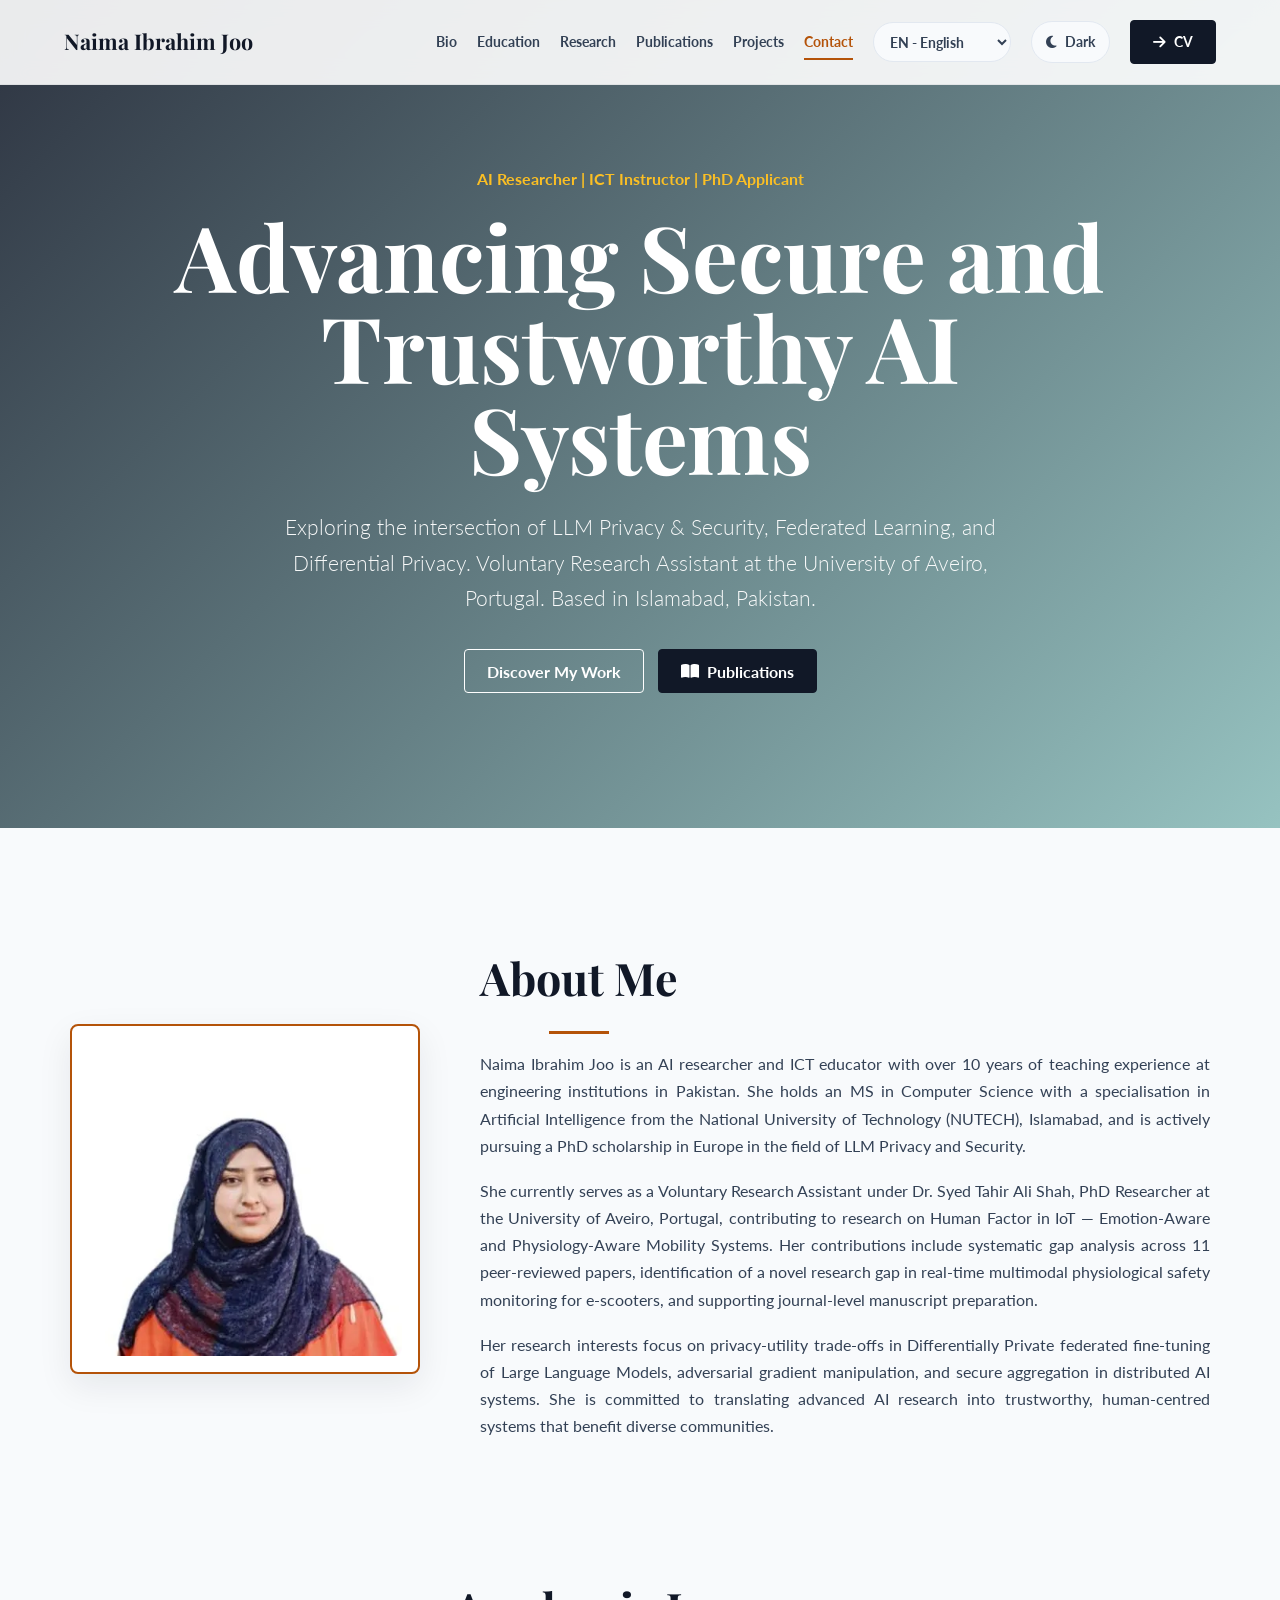
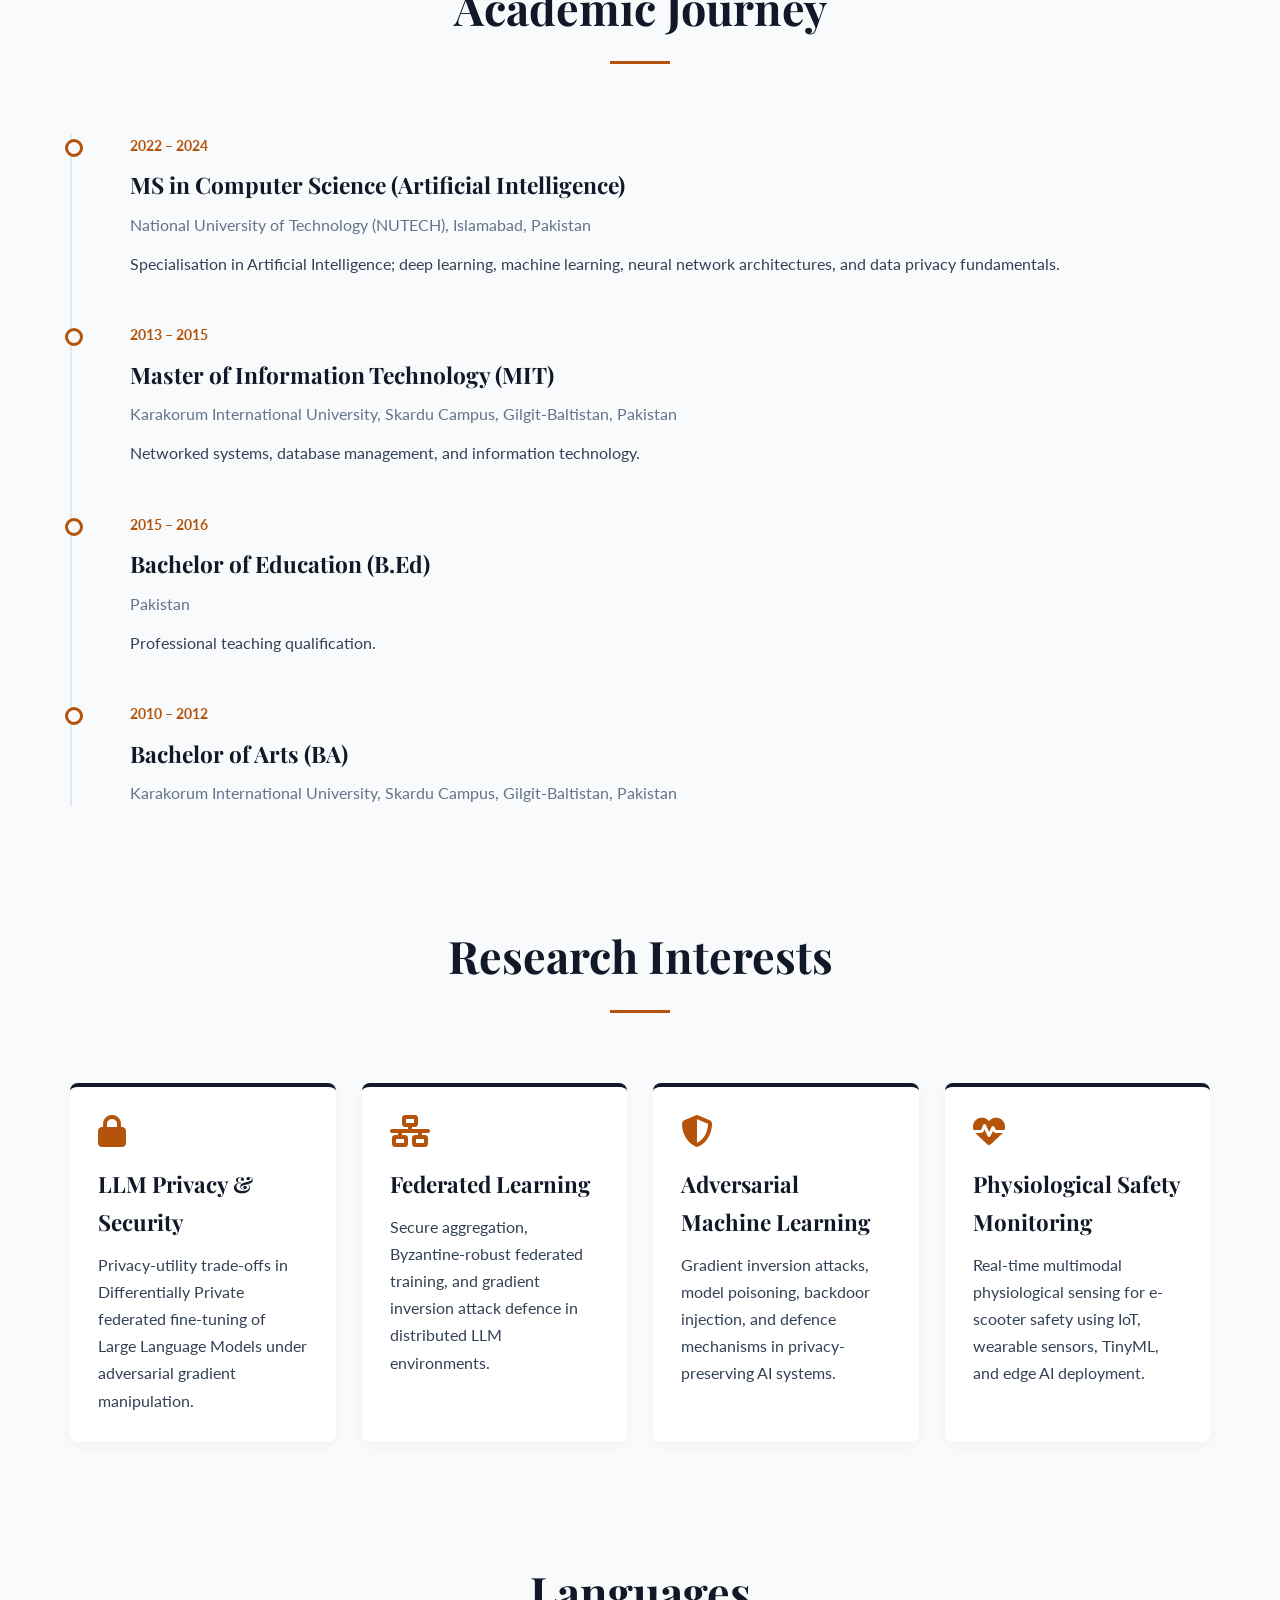
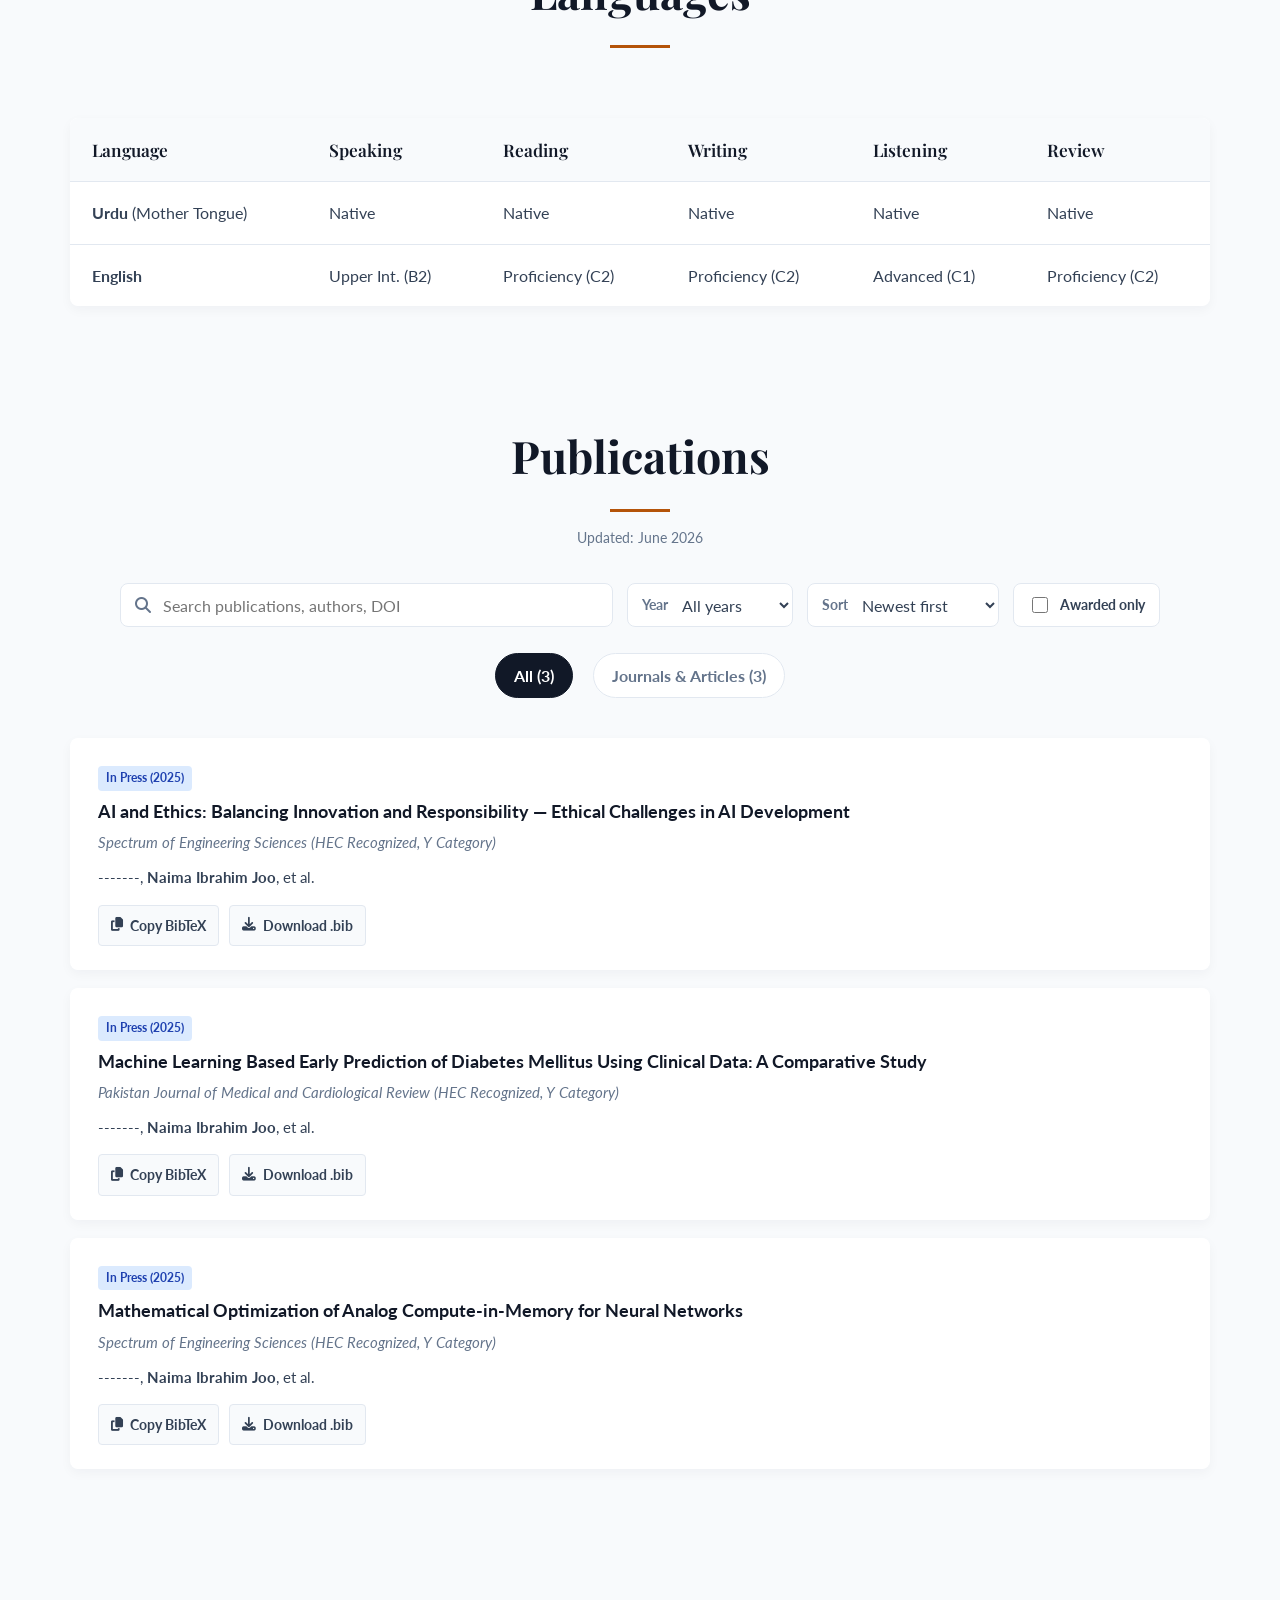
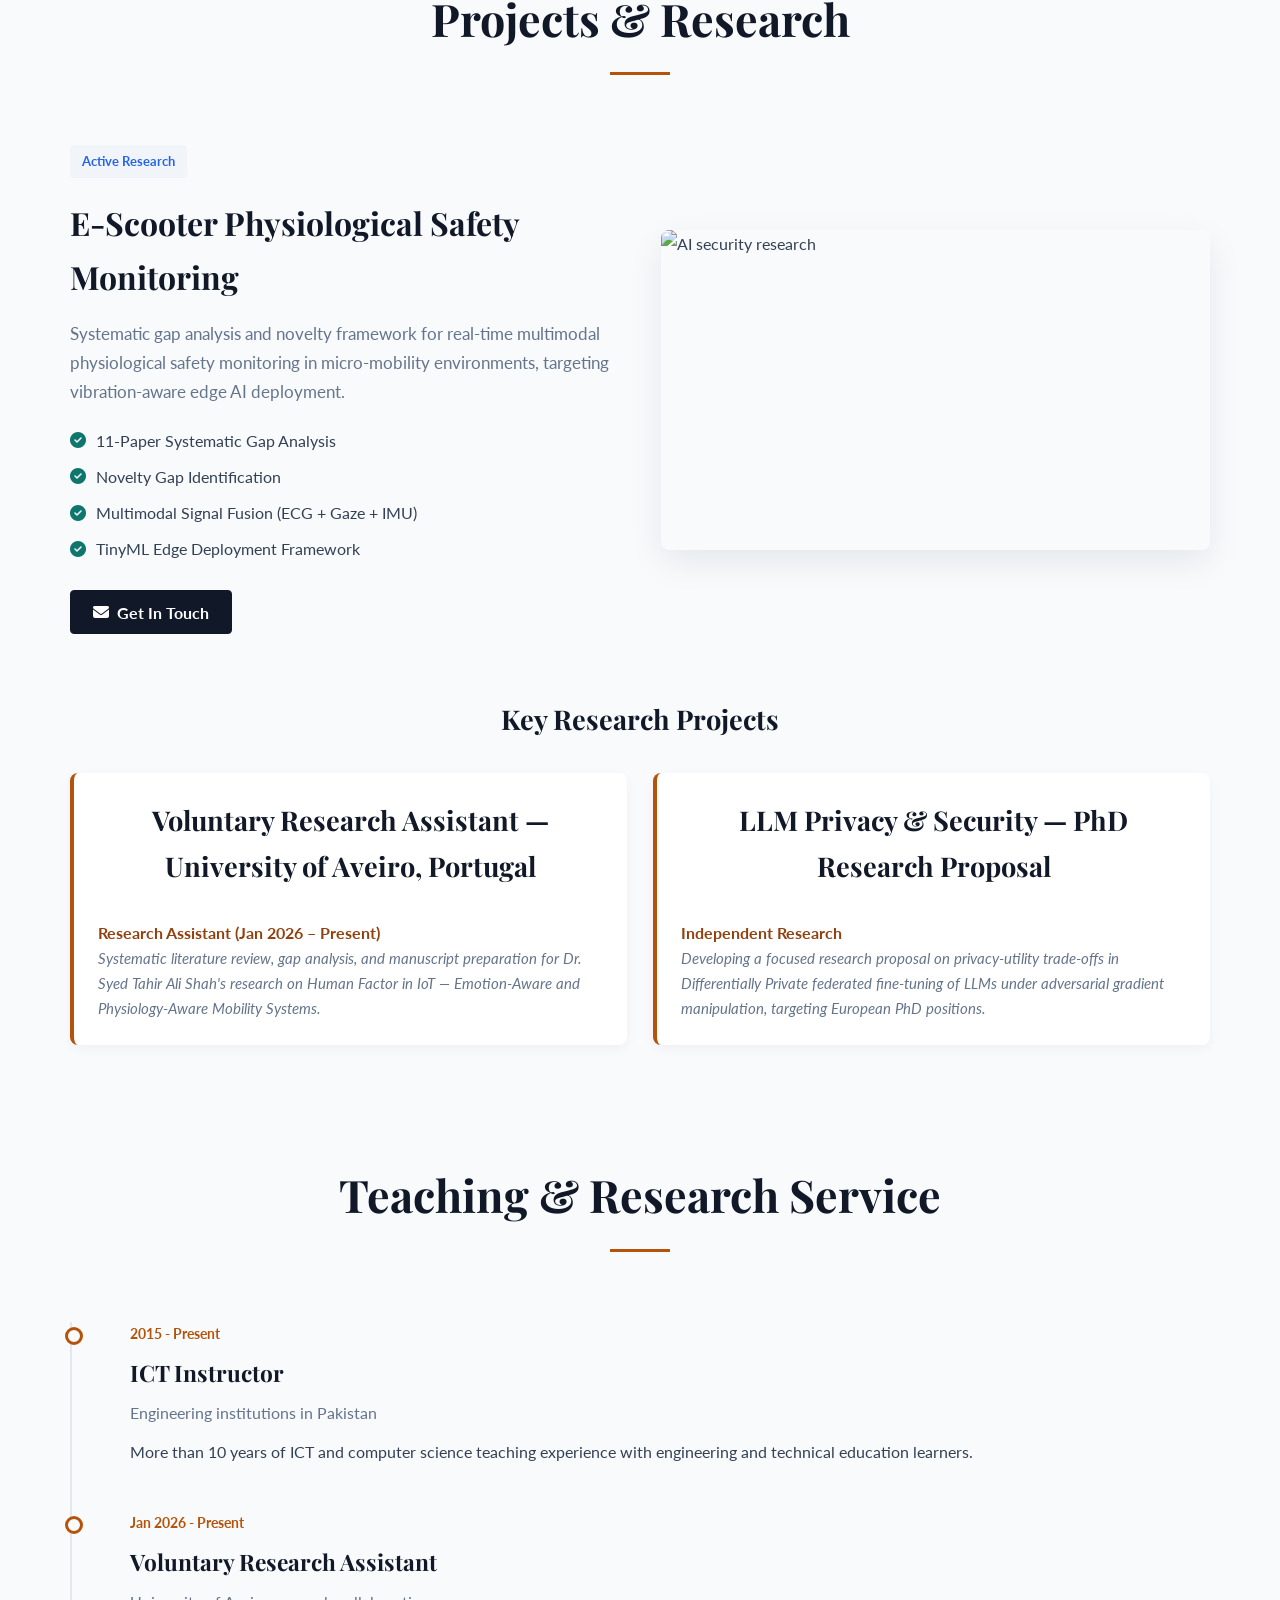
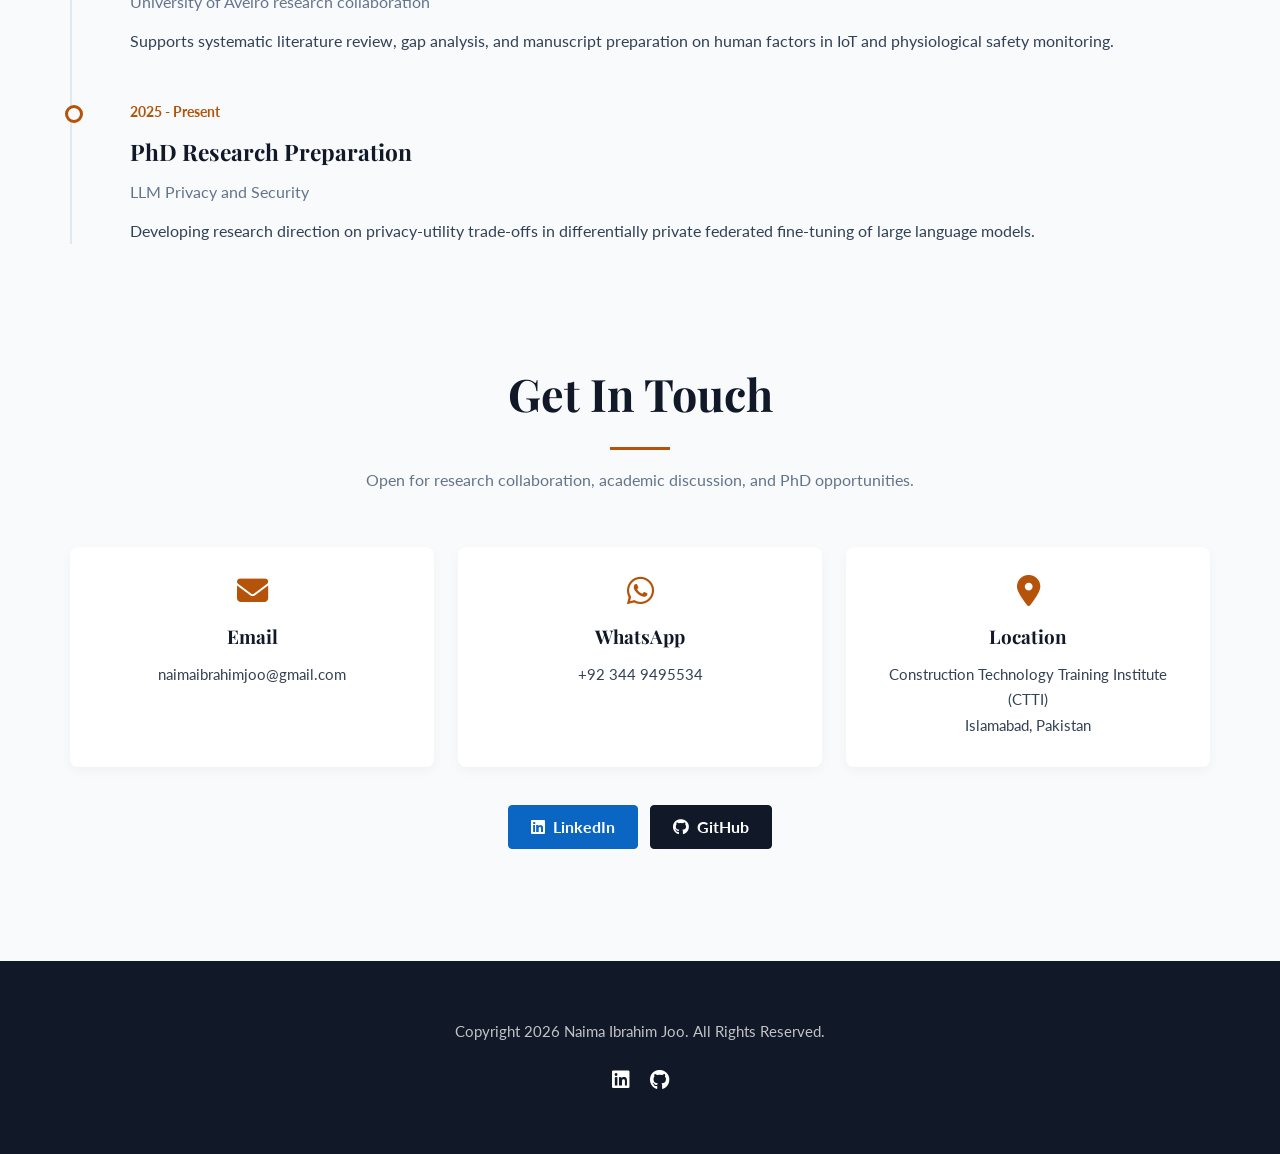
==== index.html @ d62091e3 "Initial Naima portfolio website" ====
<!DOCTYPE html>
<html lang="en">
<head>
  <meta charset="UTF-8" />
  <meta name="viewport" content="width=device-width, initial-scale=1.0" />
  <meta name="description" content="Naima Ibrahim Joo is an AI researcher and ICT instructor specialising in LLM privacy and security, federated learning, differential privacy, and physiological safety monitoring." />
  <meta name="keywords" content="Naima Ibrahim Joo, AI researcher, ICT instructor, LLM privacy, federated learning, differential privacy, adversarial machine learning, physiological safety monitoring, PhD applicant" />
  <meta name="author" content="Naima Ibrahim Joo" />
  <meta name="robots" content="index, follow, max-image-preview:large" />
  <meta name="application-name" content="Naima Ibrahim Joo" />
  <meta name="apple-mobile-web-app-title" content="Naima Ibrahim Joo" />
  <meta name="theme-color" content="#0f172a" />
  <script>
    (() => {
      try {
        const savedTheme = localStorage.getItem("naima-theme");
        const savedLanguage = localStorage.getItem("naima-language");
        const prefersDark = window.matchMedia("(prefers-color-scheme: dark)").matches;
        document.documentElement.dataset.theme = savedTheme || (prefersDark ? "dark" : "light");
        if (savedLanguage) document.documentElement.lang = savedLanguage;
        if (savedLanguage === "ur") document.documentElement.dir = "rtl";
      } catch (error) {
        document.documentElement.dataset.theme = "light";
      }
    })();
  </script>
  <link rel="canonical" href="https://naima786.github.io/NAIMA-IBRAHIM-JOO/" />
  <link rel="home" href="https://naima786.github.io/NAIMA-IBRAHIM-JOO/" />
  <link rel="icon" href="https://naima786.github.io/NAIMA-IBRAHIM-JOO/favicon.ico" sizes="any" />
  <link rel="icon" type="image/png" sizes="48x48" href="https://naima786.github.io/NAIMA-IBRAHIM-JOO/assets/images/favicon-48.png" />
  <link rel="apple-touch-icon" href="https://naima786.github.io/NAIMA-IBRAHIM-JOO/assets/images/apple-touch-icon.png" />
  <link rel="manifest" href="https://naima786.github.io/NAIMA-IBRAHIM-JOO/site.webmanifest" />

  <meta property="og:type" content="website" />
  <meta property="og:site_name" content="Naima Ibrahim Joo" />
  <meta property="og:title" content="Naima Ibrahim Joo | AI Researcher &amp; ICT Instructor" />
  <meta property="og:description" content="AI researcher and ICT instructor working on LLM privacy and security, federated learning, differential privacy, and physiological safety monitoring." />
  <meta property="og:url" content="https://naima786.github.io/NAIMA-IBRAHIM-JOO/" />
  <meta property="og:image" content="https://naima786.github.io/NAIMA-IBRAHIM-JOO/assets/images/og-image.png" />
  <meta property="og:image:secure_url" content="https://naima786.github.io/NAIMA-IBRAHIM-JOO/assets/images/og-image.png" />
  <meta property="og:image:type" content="image/png" />
  <meta property="og:image:width" content="1200" />
  <meta property="og:image:height" content="630" />
  <meta property="og:image:alt" content="Naima Ibrahim Joo, AI researcher and ICT instructor" />
  <meta property="og:locale" content="en_US" />

  <meta name="twitter:card" content="summary_large_image" />
  <meta name="twitter:title" content="Naima Ibrahim Joo | AI Researcher &amp; ICT Instructor" />
  <meta name="twitter:description" content="Research in LLM privacy and security, federated learning, differential privacy, and trustworthy AI systems." />
  <meta name="twitter:image" content="https://naima786.github.io/NAIMA-IBRAHIM-JOO/assets/images/og-image.png" />
  <title>Naima Ibrahim Joo | AI Researcher &amp; ICT Instructor</title>

  <link rel="preconnect" href="https://fonts.googleapis.com">
  <link rel="preconnect" href="https://fonts.gstatic.com" crossorigin>
  <link href="https://fonts.googleapis.com/css2?family=Lato:wght@300;400;700&family=Playfair+Display:ital,wght@0,400;0,600;0,700;1,400&display=swap" rel="stylesheet">
  <link rel="stylesheet" href="https://cdnjs.cloudflare.com/ajax/libs/font-awesome/6.4.0/css/all.min.css" />
  <link rel="stylesheet" href="https://unpkg.com/aos@next/dist/aos.css" />
  <link rel="stylesheet" href="assets/css/styles.css?v=20260617-19" />
  <script type="application/ld+json">
  {
    "@context": "https://schema.org",
    "@graph": [
      {
        "@type": "Person",
        "@id": "https://naima786.github.io/NAIMA-IBRAHIM-JOO/#person",
        "name": "Naima Ibrahim Joo",
        "url": "https://naima786.github.io/NAIMA-IBRAHIM-JOO/",
        "image": "https://naima786.github.io/NAIMA-IBRAHIM-JOO/assets/images/profile-photo.webp",
        "jobTitle": "AI Researcher and ICT Instructor",
        "description": "AI researcher and ICT educator specialising in LLM privacy and security, federated learning, differential privacy, and physiological safety monitoring.",
        "address": {
          "@type": "PostalAddress",
          "addressLocality": "Islamabad",
          "addressCountry": "PK"
        },
        "affiliation": [
          {
            "@type": "Organization",
            "name": "Construction Technology Training Institute (CTTI)",
            "address": "Islamabad, Pakistan"
          },
          {
            "@type": "CollegeOrUniversity",
            "name": "University of Aveiro",
            "url": "https://www.ua.pt/",
            "description": "Voluntary research collaboration"
          }
        ],
        "alumniOf": [
          {
            "@type": "CollegeOrUniversity",
            "name": "National University of Technology (NUTECH), Islamabad"
          },
          {
            "@type": "CollegeOrUniversity",
            "name": "Karakorum International University"
          }
        ],
        "sameAs": [
          "https://www.linkedin.com/in/naima-ibrahim-joo",
          "https://github.com/naima786"
        ],
        "knowsAbout": [
          "Large Language Model Privacy and Security",
          "Federated Learning",
          "Differential Privacy",
          "Adversarial Machine Learning",
          "Secure Aggregation",
          "Physiological Safety Monitoring",
          "Artificial Intelligence Education",
          "Trustworthy AI"
        ]
      },
      {
        "@type": "WebSite",
        "@id": "https://naima786.github.io/NAIMA-IBRAHIM-JOO/#website",
        "url": "https://naima786.github.io/NAIMA-IBRAHIM-JOO/",
        "name": "Naima Ibrahim Joo",
        "alternateName": [
          "Naima Ibrahim Joo AI Researcher",
          "Naima Ibrahim Joo Academic Portfolio"
        ],
        "description": "Academic portfolio and publication profile for Naima Ibrahim Joo.",
        "publisher": {
          "@id": "https://naima786.github.io/NAIMA-IBRAHIM-JOO/#person"
        },
        "inLanguage": "en"
      },
      {
        "@type": "WebPage",
        "@id": "https://naima786.github.io/NAIMA-IBRAHIM-JOO/#webpage",
        "url": "https://naima786.github.io/NAIMA-IBRAHIM-JOO/",
        "name": "Naima Ibrahim Joo | AI Researcher and ICT Instructor",
        "description": "AI researcher and ICT instructor working on LLM privacy and security, federated learning, differential privacy, and physiological safety monitoring.",
        "isPartOf": {
          "@id": "https://naima786.github.io/NAIMA-IBRAHIM-JOO/#website"
        },
        "about": {
          "@id": "https://naima786.github.io/NAIMA-IBRAHIM-JOO/#person"
        },
        "primaryImageOfPage": {
          "@type": "ImageObject",
          "url": "https://naima786.github.io/NAIMA-IBRAHIM-JOO/assets/images/og-image.png",
          "width": 1200,
          "height": 630
        },
        "breadcrumb": {
          "@id": "https://naima786.github.io/NAIMA-IBRAHIM-JOO/#breadcrumb"
        },
        "inLanguage": "en"
      },
      {
        "@type": "BreadcrumbList",
        "@id": "https://naima786.github.io/NAIMA-IBRAHIM-JOO/#breadcrumb",
        "itemListElement": [
          {
            "@type": "ListItem",
            "position": 1,
            "name": "Naima Ibrahim Joo",
            "item": "https://naima786.github.io/NAIMA-IBRAHIM-JOO/"
          }
        ]
      }
    ]
  }
  </script>
</head>
<body>
  <nav id="navbar" aria-label="Primary navigation">
    <a class="brand" href="#hero" data-brand>Naima Ibrahim Joo</a>
    <button class="mobile-toggle" id="mobile-toggle" type="button" aria-label="Open navigation" aria-expanded="false">
      <i class="fas fa-bars" aria-hidden="true"></i>
    </button>
    <div class="nav-links" id="nav-links"></div>
  </nav>

  <header class="hero" id="hero">
    <div class="hero-bg" id="hero-bg"></div>
    <div class="hero-overlay"></div>
    <div class="hero-content" data-aos="fade-up">
      <span class="hero-subtitle" id="hero-subtitle"></span>
      <h1 id="hero-title">Naima Ibrahim Joo</h1>
      <p id="hero-summary"></p>
      <div class="hero-actions" id="hero-actions"></div>
    </div>
  </header>

  <main id="app">
    <section id="bio" aria-labelledby="bio-title">
      <div class="bio-container" data-aos="fade-up">
        <div class="bio-image" id="bio-image"></div>
        <div class="bio-text">
          <h2 id="bio-title"></h2>
          <div id="bio-copy"></div>
        </div>
      </div>
    </section>

    <section id="education" aria-labelledby="education-title">
      <div class="section-header" data-aos="fade-up">
        <h2 id="education-title"></h2>
      </div>
      <div class="timeline" id="education-timeline"></div>
    </section>

    <section id="certificates" class="certificate-section is-hidden" aria-labelledby="certificates-title" aria-hidden="true">
      <div class="section-header" data-aos="fade-up">
        <h2 id="certificates-title"></h2>
        <p id="certificates-subtitle"></p>
      </div>
      <div class="certificate-grid" id="certificate-grid" data-aos="fade-up"></div>
    </section>

    <section id="research" aria-labelledby="research-title">
      <div class="section-header" data-aos="fade-up">
        <h2 id="research-title"></h2>
      </div>
      <div class="research-grid" id="research-grid"></div>
    </section>

    <section id="languages" aria-labelledby="languages-title">
      <div class="section-header" data-aos="fade-up">
        <h2 id="languages-title"></h2>
      </div>
      <div class="table-wrapper" data-aos="flip-up">
        <table id="languages-table"></table>
      </div>
    </section>

    <section id="publications" aria-labelledby="publications-title">
      <div class="section-header" data-aos="fade-up">
        <h2 id="publications-title"></h2>
        <p class="section-updated" id="publications-updated"></p>
      </div>
      <div class="publication-tools" data-aos="fade-up">
        <label class="publication-search">
          <i class="fas fa-search" aria-hidden="true"></i>
          <span class="sr-only">Search publications</span>
          <input id="publication-search" type="search" placeholder="Search publications, authors, DOI" autocomplete="off" />
        </label>
        <label class="publication-filter">
          <span>Year</span>
          <select id="publication-year">
            <option value="all">All years</option>
          </select>
        </label>
        <label class="publication-sort">
          <span>Sort</span>
          <select id="publication-sort">
            <option value="newest">Newest first</option>
            <option value="oldest">Oldest first</option>
            <option value="title">Title A-Z</option>
            <option value="award">Award first</option>
          </select>
        </label>
        <label class="publication-awarded">
          <input id="publication-awarded" type="checkbox" />
          <span>Awarded only</span>
        </label>
      </div>
      <div class="pub-tabs" id="publication-tabs" role="tablist" aria-label="Publication filters" data-aos="fade-up"></div>
      <div id="publication-list" data-aos="fade-up"></div>
    </section>

    <section id="software" aria-labelledby="software-title">
      <div class="section-header" data-aos="fade-up">
        <h2 id="software-title"></h2>
      </div>
      <div class="software-showcase" id="software-showcase"></div>
      <div class="project-block" id="projects">
        <h3 id="projects-title"></h3>
        <div class="research-grid" id="project-grid"></div>
      </div>
    </section>

    <section id="supervision" aria-labelledby="service-title">
      <div class="section-header" data-aos="fade-up">
        <h2 id="service-title"></h2>
      </div>
      <div class="timeline" id="service-timeline"></div>
    </section>

    <section id="contact" aria-labelledby="contact-title">
      <div class="section-header" data-aos="fade-up">
        <h2 id="contact-title"></h2>
        <p id="contact-subtitle"></p>
      </div>
      <div class="contact-grid" id="contact-grid"></div>
      <div class="profile-links" id="profile-links"></div>
    </section>
  </main>

  <footer id="footer">
    <p id="footer-copy"></p>
    <div class="socials" id="footer-socials"></div>
  </footer>

  <div class="certificate-modal" id="certificate-modal" aria-hidden="true">
    <div class="certificate-modal__dialog" role="dialog" aria-modal="true" aria-labelledby="certificate-modal-title">
      <button class="certificate-modal__close" id="certificate-modal-close" type="button" aria-label="Close certificate">
        <i class="fas fa-times" aria-hidden="true"></i>
      </button>
      <h3 id="certificate-modal-title"></h3>
      <div class="certificate-modal__body" id="certificate-modal-body"></div>
      <div class="certificate-modal__actions">
        <a class="btn certificate-modal__link" id="certificate-modal-link" href="#" target="_blank" rel="noopener">
          <i class="fas fa-external-link-alt" aria-hidden="true"></i>
          Open Full Certificate
        </a>
        <a class="btn btn-accent certificate-modal__verify" id="certificate-modal-verify" href="#" target="_blank" rel="noopener">
          <i class="fas fa-check-circle" aria-hidden="true"></i>
          Verify Online
        </a>
      </div>
    </div>
  </div>

  <noscript>
    <section class="noscript-message">
      <h2>JavaScript required</h2>
      <p>This site renders profile data from a JSON content file.</p>
    </section>
  </noscript>

  <script src="https://unpkg.com/aos@next/dist/aos.js"></script>
  <script src="assets/js/site.js?v=20260617-18" type="module"></script>
</body>
</html>
---- assets/css/styles.css ----
:root {
  color-scheme: light;
  --primary: #111827;
  --accent: #b45309;
  --accent-strong: #92400e;
  --teal: #0f766e;
  --blue: #2563eb;
  --heading: #111827;
  --text-main: #334155;
  --text-light: #64748b;
  --border: #e2e8f0;
  --bg-body: #f8fafc;
  --bg-card: #ffffff;
  --bg-muted: #f8fafc;
  --bg-subtle: #f1f5f9;
  --table-hover: #fcfcfc;
  --nav-bg: rgba(255, 255, 255, 0.9);
  --nav-border: rgba(15, 23, 42, 0.06);
  --button-bg: #111827;
  --button-text: #ffffff;
  --button-hover-text: #111827;
  --ghost-hover-text: #111827;
  --footer-bg: #111827;
  --shadow-soft: 0 12px 34px rgba(15, 23, 42, 0.08);
  --shadow-card: 0 4px 12px rgba(15, 23, 42, 0.04);
  --modal-backdrop: rgba(15, 23, 42, 0.76);
  --radius: 8px;
  --font-heading: "Playfair Display", serif;
  --font-body: "Lato", sans-serif;
  --transition: all 0.3s cubic-bezier(0.4, 0, 0.2, 1);
}

[data-theme="dark"] {
  color-scheme: dark;
  --primary: #f8fafc;
  --accent: #f59e0b;
  --accent-strong: #fbbf24;
  --teal: #2dd4bf;
  --blue: #60a5fa;
  --heading: #f8fafc;
  --text-main: #cbd5e1;
  --text-light: #94a3b8;
  --border: #334155;
  --bg-body: #0b1120;
  --bg-card: #111827;
  --bg-muted: #0f172a;
  --bg-subtle: #1e293b;
  --table-hover: #182235;
  --nav-bg: rgba(15, 23, 42, 0.92);
  --nav-border: rgba(148, 163, 184, 0.18);
  --button-bg: #f8fafc;
  --button-text: #0f172a;
  --button-hover-text: #f8fafc;
  --ghost-hover-text: #0f172a;
  --footer-bg: #020617;
  --shadow-soft: 0 18px 42px rgba(0, 0, 0, 0.34);
  --shadow-card: 0 6px 18px rgba(0, 0, 0, 0.22);
  --modal-backdrop: rgba(2, 6, 23, 0.82);
}

* {
  box-sizing: border-box;
}

html {
  scroll-behavior: smooth;
}

body {
  margin: 0;
  font-family: var(--font-body);
  color: var(--text-main);
  background: var(--bg-body);
  line-height: 1.7;
  overflow-x: hidden;
}

body.modal-open {
  overflow: hidden;
}

h1,
h2,
h3,
h4 {
  font-family: var(--font-heading);
  color: var(--heading);
  margin-top: 0;
}

a {
  color: inherit;
  text-decoration: none;
  transition: var(--transition);
}

ul {
  list-style: none;
  margin: 0;
  padding: 0;
}

button,
input,
select,
textarea {
  font: inherit;
}

img {
  display: block;
  max-width: 100%;
}

nav {
  align-items: center;
  backdrop-filter: blur(12px);
  background: var(--nav-bg);
  border-bottom: 1px solid var(--nav-border);
  display: flex;
  justify-content: space-between;
  left: 0;
  padding: 20px 5%;
  position: fixed;
  top: 0;
  transition: var(--transition);
  width: 100%;
  z-index: 1000;
}

nav.scrolled {
  box-shadow: var(--shadow-soft);
  padding: 14px 5%;
}

.brand {
  color: var(--heading);
  font-family: var(--font-heading);
  font-size: 1.35rem;
  font-weight: 700;
  line-height: 1.2;
}

.nav-links {
  align-items: center;
  display: flex;
  gap: 20px;
}

.nav-links a {
  color: var(--text-main);
  font-size: 0.9rem;
  font-weight: 700;
  position: relative;
}

.nav-links a:not(.btn)::after {
  background: var(--accent);
  bottom: -6px;
  content: "";
  height: 2px;
  left: 0;
  position: absolute;
  transition: var(--transition);
  width: 0;
}

.nav-links a:hover,
.nav-links a.active {
  color: var(--accent);
}

.nav-links a:not(.btn):hover::after,
.nav-links a.active::after {
  width: 100%;
}

.mobile-toggle {
  align-items: center;
  background: transparent;
  border: 0;
  color: var(--heading);
  cursor: pointer;
  display: none;
  font-size: 1.4rem;
  height: 44px;
  justify-content: center;
  width: 44px;
}

.theme-toggle {
  align-items: center;
  background: var(--bg-muted);
  border: 1px solid var(--border);
  border-radius: 999px;
  color: var(--text-main);
  cursor: pointer;
  display: inline-flex;
  gap: 8px;
  font-size: 0.88rem;
  font-weight: 700;
  min-height: 40px;
  padding: 8px 14px;
  transition: var(--transition);
}

.language-select {
  align-items: center;
  display: inline-flex;
}

.language-select select {
  background: var(--bg-muted);
  border: 1px solid var(--border);
  border-radius: 999px;
  color: var(--text-main);
  cursor: pointer;
  font-size: 0.86rem;
  font-weight: 700;
  min-height: 40px;
  outline: 0;
  padding: 8px 30px 8px 12px;
}

.language-select select:focus-visible {
  border-color: var(--accent);
}

.theme-toggle:hover,
.theme-toggle:focus-visible {
  border-color: var(--accent);
  color: var(--accent);
}

.btn {
  align-items: center;
  background: var(--button-bg);
  border: 1px solid var(--button-bg);
  border-radius: 4px;
  color: var(--button-text) !important;
  display: inline-flex;
  gap: 8px;
  font-weight: 700;
  justify-content: center;
  line-height: 1.2;
  min-height: 44px;
  padding: 10px 22px;
}

.btn:hover,
.btn:focus-visible {
  background: transparent;
  color: var(--button-hover-text) !important;
}

.btn:disabled {
  cursor: not-allowed;
  opacity: 0.58;
}

.btn.btn-ghost {
  background: transparent;
  border-color: #ffffff;
  color: #ffffff !important;
}

.btn.btn-ghost:hover,
.btn.btn-ghost:focus-visible {
  background: #ffffff;
  color: var(--ghost-hover-text) !important;
}

.btn.btn-accent {
  background: var(--accent);
  border-color: var(--accent);
}

.btn.btn-accent:hover,
.btn.btn-accent:focus-visible {
  background: transparent;
  color: var(--accent) !important;
}

.hero {
  align-items: center;
  color: #ffffff;
  display: flex;
  justify-content: center;
  min-height: 92svh;
  overflow: hidden;
  padding: 120px 20px 90px;
  position: relative;
  text-align: center;
}

.hero-bg {
  height: 100%;
  left: 0;
  position: absolute;
  top: 0;
  width: 100%;
  z-index: -2;
}

.hero-bg img {
  height: 100%;
  left: 0;
  object-fit: cover;
  opacity: 0;
  position: absolute;
  top: 0;
  transform: scale(1.06);
  transition: opacity 1.4s ease-in-out;
  width: 100%;
}

.hero-bg img.active {
  opacity: 1;
}

.hero-overlay {
  background: linear-gradient(135deg, rgba(17, 24, 39, 0.88), rgba(15, 118, 110, 0.42));
  height: 100%;
  left: 0;
  position: absolute;
  top: 0;
  width: 100%;
  z-index: -1;
}

.hero-content {
  max-width: 940px;
  position: relative;
  z-index: 2;
}

.hero-subtitle {
  color: #fbbf24;
  display: block;
  font-weight: 700;
  margin-bottom: 18px;
}

.hero h1 {
  color: #ffffff;
  font-size: clamp(2.8rem, 8vw, 5.7rem);
  font-weight: 700;
  line-height: 1;
  margin-bottom: 26px;
}

.hero p {
  font-size: clamp(1.05rem, 2vw, 1.3rem);
  font-weight: 300;
  margin: 0 auto 34px;
  max-width: 760px;
  opacity: 0.95;
}

.hero-actions {
  display: flex;
  flex-wrap: wrap;
  gap: 14px;
  justify-content: center;
}

section {
  margin: 112px auto;
  max-width: 1200px;
  padding: 0 30px;
  scroll-margin-top: 96px;
}

.section-header {
  margin-bottom: 54px;
  text-align: center;
}

.section-header h2,
.bio-text h2 {
  display: inline-block;
  font-size: clamp(2.1rem, 4vw, 2.8rem);
  margin-bottom: 16px;
  position: relative;
}

.section-header h2::after,
.bio-text h2::after {
  background: var(--accent);
  content: "";
  display: block;
  height: 3px;
  margin: 15px auto 0;
  width: 60px;
}

.section-header p {
  color: var(--text-light);
  margin: 0 auto;
  max-width: 680px;
}

.section-updated {
  font-size: 0.86rem;
  line-height: 1.4;
}

.sr-only {
  height: 1px;
  margin: -1px;
  overflow: hidden;
  position: absolute;
  width: 1px;
}

.bio-container {
  align-items: center;
  display: grid;
  gap: 60px;
  grid-template-columns: 350px 1fr;
}

.bio-image {
  aspect-ratio: 1 / 1;
  background: var(--bg-card);
  border: 2px solid var(--accent);
  border-radius: var(--radius);
  box-shadow: var(--shadow-soft);
  overflow: hidden;
  padding: 16px;
  position: relative;
}

.bio-image img {
  border-radius: var(--radius);
  height: 100%;
  object-fit: cover;
  object-position: center top;
  width: 100%;
}

.bio-image::before {
  display: none;
}

.bio-text p {
  color: var(--text-main);
  margin: 0 0 18px;
  text-align: justify;
  text-justify: inter-word;
}

.timeline {
  padding-left: 30px;
  position: relative;
}

.timeline::before {
  background: var(--border);
  content: "";
  height: 100%;
  left: 0;
  position: absolute;
  top: 0;
  width: 2px;
}

.timeline-item {
  margin-bottom: 46px;
  padding-left: 30px;
  position: relative;
}

.timeline-item::before {
  background: var(--bg-body);
  border: 3px solid var(--accent);
  border-radius: 50%;
  content: "";
  height: 12px;
  left: -35px;
  position: absolute;
  top: 5px;
  width: 12px;
  z-index: 2;
}

.timeline-date {
  color: var(--accent);
  display: block;
  font-size: 0.9rem;
  font-weight: 700;
  margin-bottom: 8px;
}

.timeline-item h3 {
  font-size: 1.42rem;
  margin-bottom: 6px;
}

.timeline-item h4 {
  color: var(--text-light);
  font-family: var(--font-body);
  font-size: 1rem;
  font-weight: 400;
  margin-bottom: 12px;
}

.timeline-item p {
  margin: 0;
}

.research-grid {
  display: grid;
  gap: 26px;
  grid-template-columns: repeat(auto-fit, minmax(260px, 1fr));
}

.research-card,
.project-card,
.pub-item,
.certificate-card,
.contact-card {
  background: var(--bg-card);
  border-radius: var(--radius);
  box-shadow: var(--shadow-card);
  transition: var(--transition);
}

.research-card {
  border-top: 4px solid var(--primary);
  padding: 28px;
}

.research-card:hover,
.project-card:hover,
.certificate-card:hover,
.contact-card:hover {
  box-shadow: var(--shadow-soft);
  transform: translateY(-5px);
}

.research-card i {
  color: var(--accent);
  display: block;
  font-size: 2rem;
  margin-bottom: 18px;
}

.research-card h3,
.project-card h3 {
  font-size: 1.4rem;
  margin-bottom: 10px;
}

.research-card p,
.project-card p {
  margin: 0;
}

.table-wrapper {
  background: var(--bg-card);
  border-radius: var(--radius);
  box-shadow: var(--shadow-card);
  overflow-x: auto;
}

table {
  border-collapse: collapse;
  min-width: 680px;
  width: 100%;
}

th,
td {
  border-bottom: 1px solid var(--border);
  padding: 17px 22px;
  text-align: left;
  vertical-align: top;
}

th {
  background: var(--bg-muted);
  color: var(--heading);
  font-family: var(--font-heading);
  font-size: 1.08rem;
  font-weight: 600;
}

tr:last-child td {
  border-bottom: 0;
}

tr:hover td {
  background: var(--table-hover);
}

.publication-tools {
  align-items: center;
  display: grid;
  gap: 14px;
  grid-template-columns: minmax(260px, 1fr) minmax(130px, auto) minmax(170px, auto) auto;
  margin: -18px auto 26px;
  max-width: 1040px;
}

.publication-search,
.publication-filter,
.publication-sort,
.publication-awarded {
  align-items: center;
  background: var(--bg-card);
  border: 1px solid var(--border);
  border-radius: var(--radius);
  display: flex;
  min-height: 44px;
}

.publication-search {
  gap: 10px;
  padding: 0 14px;
}

.publication-search i {
  color: var(--text-light);
}

.publication-search input,
.publication-filter select,
.publication-sort select {
  background: transparent;
  border: 0;
  color: var(--text-main);
  min-height: 42px;
  outline: 0;
  width: 100%;
}

.publication-filter,
.publication-sort {
  gap: 8px;
  padding-left: 14px;
}

.publication-filter span,
.publication-sort span {
  color: var(--text-light);
  font-size: 0.9rem;
  font-weight: 700;
}

.publication-filter select,
.publication-sort select {
  cursor: pointer;
  padding: 0 34px 0 2px;
}

.publication-awarded {
  cursor: pointer;
  gap: 9px;
  padding: 0 14px;
  white-space: nowrap;
}

.publication-awarded input {
  accent-color: var(--accent);
  height: 16px;
  width: 16px;
}

.publication-awarded span {
  color: var(--text-main);
  font-size: 0.9rem;
  font-weight: 700;
}

.pub-tabs {
  display: flex;
  justify-content: center;
  flex-wrap: wrap;
  gap: 20px;
  margin-bottom: 40px;
}

.tab-btn {
  background: var(--bg-card);
  border: 1px solid var(--border);
  border-radius: 999px;
  color: var(--text-light);
  cursor: pointer;
  font-weight: 700;
  min-height: 42px;
  padding: 8px 18px;
  transition: var(--transition);
}

.tab-btn.active,
.tab-btn:hover,
.tab-btn:focus-visible {
  background: var(--button-bg);
  border-color: var(--button-bg);
  color: var(--button-text);
}

.pub-item {
  border-left: 4px solid transparent;
  margin-bottom: 18px;
  padding: 24px;
}

.pub-item.is-awarded {
  border-left-color: var(--accent);
}

.pub-item:hover {
  border-left-color: var(--accent);
  box-shadow: var(--shadow-soft);
  transform: translateX(8px);
}

.status-badge {
  border-radius: 4px;
  display: inline-block;
  font-size: 0.76rem;
  font-weight: 700;
  margin: 0 8px 8px 0;
  padding: 2px 8px;
}

.status-published {
  background: #dcfce7;
  color: #166534;
}

.status-submitted {
  background: #ffedd5;
  color: #9a3412;
}

.status-accepted {
  background: #dbeafe;
  color: #1e40af;
}

.status-award {
  background: #fef3c7;
  color: #92400e;
}

.pub-title {
  color: var(--heading);
  display: block;
  font-size: 1.1rem;
  font-weight: 700;
  line-height: 1.45;
  margin-bottom: 6px;
}

a.pub-title:hover,
.pub-link:hover {
  color: var(--accent);
}

.pub-meta {
  color: var(--text-light);
  display: block;
  font-size: 0.92rem;
  font-style: italic;
  margin-bottom: 9px;
}

.pub-authors {
  color: var(--text-main);
  font-size: 0.96rem;
  margin: 0 0 10px;
}

.pub-note {
  margin: 8px 0 0;
}

.pub-note-link {
  background: transparent;
  border: 0;
  color: var(--accent);
  cursor: pointer;
  font-style: italic;
  font-weight: 700;
  padding: 0;
  text-align: left;
}

.pub-note-link:hover,
.pub-note-link:focus-visible {
  color: var(--accent-strong);
  text-decoration: underline;
}

.pub-doi {
  color: var(--text-main);
  display: block;
  font-size: 0.9rem;
  margin: -2px 0 10px;
}

.pub-doi a {
  color: var(--accent);
  font-weight: 700;
}

.pub-link {
  color: var(--accent);
  font-size: 0.92rem;
  font-weight: 700;
}

.pub-doi-badge {
  align-items: center;
  border: 1px solid color-mix(in srgb, var(--accent) 55%, var(--border));
  border-radius: 999px;
  color: var(--accent);
  display: inline-flex;
  font-size: 0.84rem;
  font-weight: 700;
  gap: 8px;
  line-height: 1.2;
  margin: 0 0 12px;
  padding: 5px 10px 5px 5px;
}

.pub-doi-badge span {
  background: var(--accent);
  border-radius: 999px;
  color: #ffffff;
  font-size: 0.72rem;
  letter-spacing: 0;
  padding: 3px 7px;
}

.pub-doi-badge:hover,
.pub-doi-badge:focus-visible {
  border-color: var(--accent);
  color: var(--accent-strong);
}

.pub-actions {
  display: flex;
  flex-wrap: wrap;
  gap: 10px;
  margin-top: 14px;
}

.pub-action {
  align-items: center;
  background: var(--bg-muted);
  border: 1px solid var(--border);
  border-radius: 4px;
  color: var(--text-main);
  cursor: pointer;
  display: inline-flex;
  font-size: 0.86rem;
  font-weight: 700;
  gap: 7px;
  justify-content: center;
  min-height: 38px;
  padding: 8px 12px;
  transition: var(--transition);
}

.pub-action:hover,
.pub-action:focus-visible {
  background: var(--button-bg);
  border-color: var(--button-bg);
  color: var(--button-text);
}

.pub-action.pub-link {
  color: var(--accent);
}

.pub-action.pub-link:hover,
.pub-action.pub-link:focus-visible {
  color: var(--button-text);
}

.empty-state {
  background: var(--bg-card);
  border: 1px dashed var(--border);
  border-radius: var(--radius);
  color: var(--text-light);
  padding: 24px;
  text-align: center;
}

.certificate-grid {
  display: grid;
  gap: 26px;
  grid-template-columns: repeat(auto-fit, minmax(260px, 1fr));
}

.certificate-section.is-hidden {
  display: none;
}

body.certificate-view .hero,
body.certificate-view main > section:not(#certificates),
body.certificate-view footer {
  display: none;
}

body.certificate-view #certificates {
  display: block;
  margin-bottom: 90px;
  margin-top: 128px;
}

.certificate-card {
  display: grid;
  gap: 18px;
  padding: 22px;
}

.certificate-preview {
  align-items: center;
  aspect-ratio: 4 / 3;
  background: var(--bg-muted);
  border: 1px solid var(--border);
  border-radius: var(--radius);
  display: flex;
  justify-content: center;
  overflow: hidden;
}

.certificate-preview img {
  height: 100%;
  object-fit: cover;
  width: 100%;
}

.certificate-preview i {
  color: var(--accent);
  font-size: 3rem;
}

.certificate-meta h3 {
  font-size: 1.3rem;
  margin-bottom: 8px;
}

.certificate-meta p {
  margin: 0 0 8px;
}

.certificate-issuer {
  color: var(--accent-strong);
  font-weight: 700;
}

.certificate-date {
  color: var(--text-light);
  display: block;
  font-size: 0.9rem;
  margin-bottom: 8px;
}

.certificate-actions {
  display: grid;
  gap: 10px;
  grid-template-columns: repeat(auto-fit, minmax(180px, 1fr));
}

.certificate-modal {
  align-items: center;
  background: var(--modal-backdrop);
  display: none;
  inset: 0;
  justify-content: center;
  padding: 24px;
  position: fixed;
  z-index: 2000;
}

.certificate-modal.active {
  display: flex;
}

.certificate-modal__dialog {
  background: var(--bg-card);
  border-radius: var(--radius);
  box-shadow: var(--shadow-soft);
  max-height: min(860px, 92svh);
  max-width: min(980px, 96vw);
  overflow: auto;
  padding: 24px;
  position: relative;
  width: 100%;
}

.certificate-modal__dialog h3 {
  font-size: 1.6rem;
  margin: 0 52px 18px 0;
}

.certificate-modal__close {
  align-items: center;
  background: var(--button-bg);
  border: 0;
  border-radius: 50%;
  color: var(--button-text);
  cursor: pointer;
  display: inline-flex;
  height: 38px;
  justify-content: center;
  position: absolute;
  right: 20px;
  top: 20px;
  width: 38px;
}

.certificate-modal__body {
  background: var(--bg-muted);
  border: 1px solid var(--border);
  border-radius: var(--radius);
  margin-bottom: 18px;
  overflow: hidden;
}

.certificate-modal__body img,
.certificate-modal__body iframe {
  display: block;
  width: 100%;
}

.certificate-modal__body img {
  height: auto;
}

.certificate-modal__body iframe {
  border: 0;
  height: min(680px, 70svh);
}

.certificate-modal__actions {
  display: grid;
  gap: 12px;
  grid-template-columns: 1fr 1fr;
}

.certificate-modal__link,
.certificate-modal__verify {
  width: 100%;
}

.software-showcase {
  align-items: center;
  display: grid;
  gap: 42px;
  grid-template-columns: 1fr 1fr;
}

.software-info .badge {
  background: var(--bg-subtle);
  border-radius: 4px;
  color: var(--blue);
  display: inline-block;
  font-size: 0.82rem;
  font-weight: 700;
  margin-bottom: 18px;
  padding: 5px 12px;
}

.software-info h3 {
  font-size: 2rem;
  margin-bottom: 14px;
}

.software-info p {
  color: var(--text-light);
  font-size: 1.08rem;
  margin: 0 0 20px;
}

.feature-list {
  display: grid;
  gap: 9px;
  margin-bottom: 28px;
}

.feature-list li {
  align-items: center;
  display: flex;
  gap: 10px;
}

.feature-list i {
  color: var(--teal);
}

.slideshow-frame {
  border-radius: var(--radius);
  box-shadow: var(--shadow-soft);
  height: 320px;
  overflow: hidden;
  position: relative;
  width: 100%;
}

.slideshow-frame img {
  height: 100%;
  left: 0;
  object-fit: cover;
  opacity: 0;
  position: absolute;
  top: 0;
  transition: opacity 1s ease;
  width: 100%;
}

.slideshow-frame img.active {
  opacity: 1;
}

.project-block {
  margin-top: 62px;
}

.project-block h3 {
  font-size: 1.7rem;
  margin-bottom: 30px;
  text-align: center;
}

.project-card {
  border-left: 4px solid var(--accent);
  padding: 24px;
}

.project-role {
  color: var(--accent-strong);
  font-weight: 700;
  margin: 0 0 8px;
}

.contact-grid {
  display: grid;
  gap: 24px;
  grid-template-columns: repeat(auto-fit, minmax(240px, 1fr));
  margin-top: 36px;
}

.contact-card {
  color: var(--text-main);
  display: block;
  min-height: 180px;
  padding: 28px;
  text-align: center;
}

.contact-card:hover {
  background: var(--button-bg);
  color: var(--button-text);
}

.contact-card i {
  color: var(--accent);
  display: block;
  font-size: 1.95rem;
  margin-bottom: 15px;
}

.contact-card:hover i {
  color: var(--button-text);
}

.contact-card:hover h3 {
  color: var(--button-text);
}

.contact-card h3 {
  font-size: 1.18rem;
  margin-bottom: 8px;
}

.contact-card p {
  font-size: 0.95rem;
  margin: 0;
  overflow-wrap: anywhere;
}

.profile-links {
  display: flex;
  flex-wrap: wrap;
  gap: 12px;
  justify-content: center;
  margin-top: 38px;
}

.profile-links .btn {
  color: #ffffff !important;
}

.profile-links .btn:hover,
.profile-links .btn:focus-visible {
  color: #ffffff !important;
  filter: brightness(1.08);
}

footer {
  background: var(--footer-bg);
  color: #ffffff;
  margin-top: 100px;
  padding: 58px 20px;
  text-align: center;
}

footer p {
  font-size: 0.92rem;
  margin: 0;
  opacity: 0.74;
}

footer .socials {
  display: flex;
  gap: 20px;
  justify-content: center;
  margin-top: 18px;
}

footer .socials a {
  color: #ffffff;
  font-size: 1.25rem;
}

footer .socials a:hover {
  color: #fbbf24;
}

.noscript-message,
.load-error {
  background: var(--bg-card);
  border: 1px solid var(--border);
  border-radius: var(--radius);
  margin: 140px auto 40px;
  max-width: 760px;
  padding: 30px;
  text-align: center;
}

[dir="rtl"] body {
  direction: rtl;
}

[dir="rtl"] .hero,
[dir="rtl"] .section-header,
[dir="rtl"] .contact-card,
[dir="rtl"] footer {
  text-align: center;
}

[dir="rtl"] .bio-text p,
[dir="rtl"] .timeline-item,
[dir="rtl"] .pub-item,
[dir="rtl"] .certificate-meta,
[dir="rtl"] .software-info,
[dir="rtl"] .project-card {
  text-align: right;
}

[dir="rtl"] .timeline {
  padding-left: 0;
  padding-right: 30px;
}

[dir="rtl"] .timeline::before {
  left: auto;
  right: 0;
}

[dir="rtl"] .timeline-item {
  padding-left: 0;
  padding-right: 30px;
}

[dir="rtl"] .timeline-item::before {
  left: auto;
  right: -35px;
}

[dir="rtl"] .pub-item {
  border-left: 0;
  border-right: 4px solid transparent;
}

[dir="rtl"] .pub-item.is-awarded,
[dir="rtl"] .pub-item:hover {
  border-right-color: var(--accent);
}

[dir="rtl"] .pub-note-link {
  text-align: right;
}

[dir="rtl"] th,
[dir="rtl"] td {
  text-align: right;
}

[dir="rtl"] .publication-filter,
[dir="rtl"] .publication-sort {
  padding-left: 0;
  padding-right: 14px;
}

[dir="rtl"] .publication-filter select,
[dir="rtl"] .publication-sort select,
[dir="rtl"] .language-select select {
  padding-left: 30px;
  padding-right: 12px;
}

@keyframes fadeIn {
  from {
    opacity: 0;
    transform: translateY(10px);
  }
  to {
    opacity: 1;
    transform: translateY(0);
  }
}

@media (max-width: 1050px) {
  .software-showcase,
  .bio-container {
    grid-template-columns: 1fr;
  }

  .bio-image {
    margin: 0 auto;
    max-width: 340px;
  }

  .bio-image::before {
    display: none;
  }
}

@media (max-width: 768px) {
  nav {
    padding: 12px 5%;
  }

  .mobile-toggle {
    display: inline-flex;
  }

  .nav-links {
    align-items: stretch;
    background: var(--bg-card);
    box-shadow: var(--shadow-soft);
    flex-direction: column;
    gap: 10px;
    height: calc(100svh - 66px);
    overflow-y: auto;
    padding: 24px 6%;
    position: fixed;
    right: -100%;
    top: 66px;
    transition: right 0.35s ease;
    width: min(100%, 340px);
  }

  .nav-links.active {
    right: 0;
  }

  .nav-links a {
    border-bottom: 1px solid var(--border);
    min-height: 44px;
    padding: 10px 0;
  }

  .nav-links a:not(.btn)::after {
    display: none;
  }

  .nav-links .btn {
    width: 100%;
  }

  .theme-toggle {
    justify-content: center;
    width: 100%;
  }

  .language-select,
  .language-select select {
    width: 100%;
  }

  .hero {
    min-height: 86svh;
    padding: 96px 18px 64px;
  }

  .hero h1 {
    font-size: clamp(2.25rem, 11vw, 3.3rem);
    line-height: 1.05;
  }

  .hero p {
    font-size: 1.03rem;
    line-height: 1.55;
  }

  section {
    margin: 76px auto;
    padding: 0 18px;
  }

  .section-header {
    margin-bottom: 32px;
  }

  .bio-container,
  .research-card,
  .project-card,
  .pub-item,
  .certificate-card,
  .contact-card {
    padding: 22px;
  }

  table {
    min-width: 620px;
  }

  th,
  td {
    padding: 14px 16px;
  }

  .certificate-grid {
    grid-template-columns: 1fr;
  }

  .certificate-preview {
    aspect-ratio: 3 / 4;
  }

  .certificate-preview img {
    object-fit: contain;
  }

  .certificate-modal {
    align-items: stretch;
    padding: 10px;
  }

  .certificate-modal__dialog {
    max-height: calc(100svh - 20px);
    padding: 16px;
  }

  .certificate-modal__dialog h3 {
    font-size: 1.22rem;
    line-height: 1.25;
    margin-right: 44px;
  }

  .certificate-modal__close {
    height: 34px;
    right: 14px;
    top: 14px;
    width: 34px;
  }

  .certificate-modal__body iframe {
    height: 68svh;
  }

  .certificate-modal__actions {
    grid-template-columns: 1fr;
  }

  .slideshow-frame {
    height: 250px;
  }

  .timeline {
    padding-left: 22px;
  }

  .timeline-item {
    padding-left: 24px;
  }

  .timeline-item::before {
    left: -30px;
  }

  .pub-item:hover {
    transform: none;
  }

  .publication-tools {
    grid-template-columns: 1fr 1fr;
    max-width: 100%;
  }

  .publication-search {
    grid-column: 1 / -1;
  }

  .publication-awarded {
    justify-content: center;
  }

  .pub-actions {
    display: grid;
    grid-template-columns: 1fr 1fr;
  }

  .pub-action.pub-link {
    grid-column: 1 / -1;
  }

  .profile-links .btn,
  .hero-actions .btn {
    width: 100%;
  }
}

@media (max-width: 440px) {
  .brand {
    font-size: 1rem;
    max-width: 230px;
  }

  .hero h1 {
    font-size: 2.15rem;
  }

  .software-info h3,
  .section-header h2,
  .bio-text h2 {
    font-size: 1.86rem;
  }

  .pub-tabs {
    display: grid;
    grid-template-columns: 1fr;
  }

  .publication-tools {
    grid-template-columns: 1fr;
  }

  .publication-search,
  .pub-action.pub-link {
    grid-column: auto;
  }

  .publication-awarded {
    justify-content: flex-start;
  }

  .pub-actions {
    grid-template-columns: 1fr;
  }

  .btn {
    padding-inline: 16px;
  }

  .certificate-card {
    padding: 16px;
  }

  .profile-links {
    display: grid;
    grid-template-columns: 1fr;
  }
}
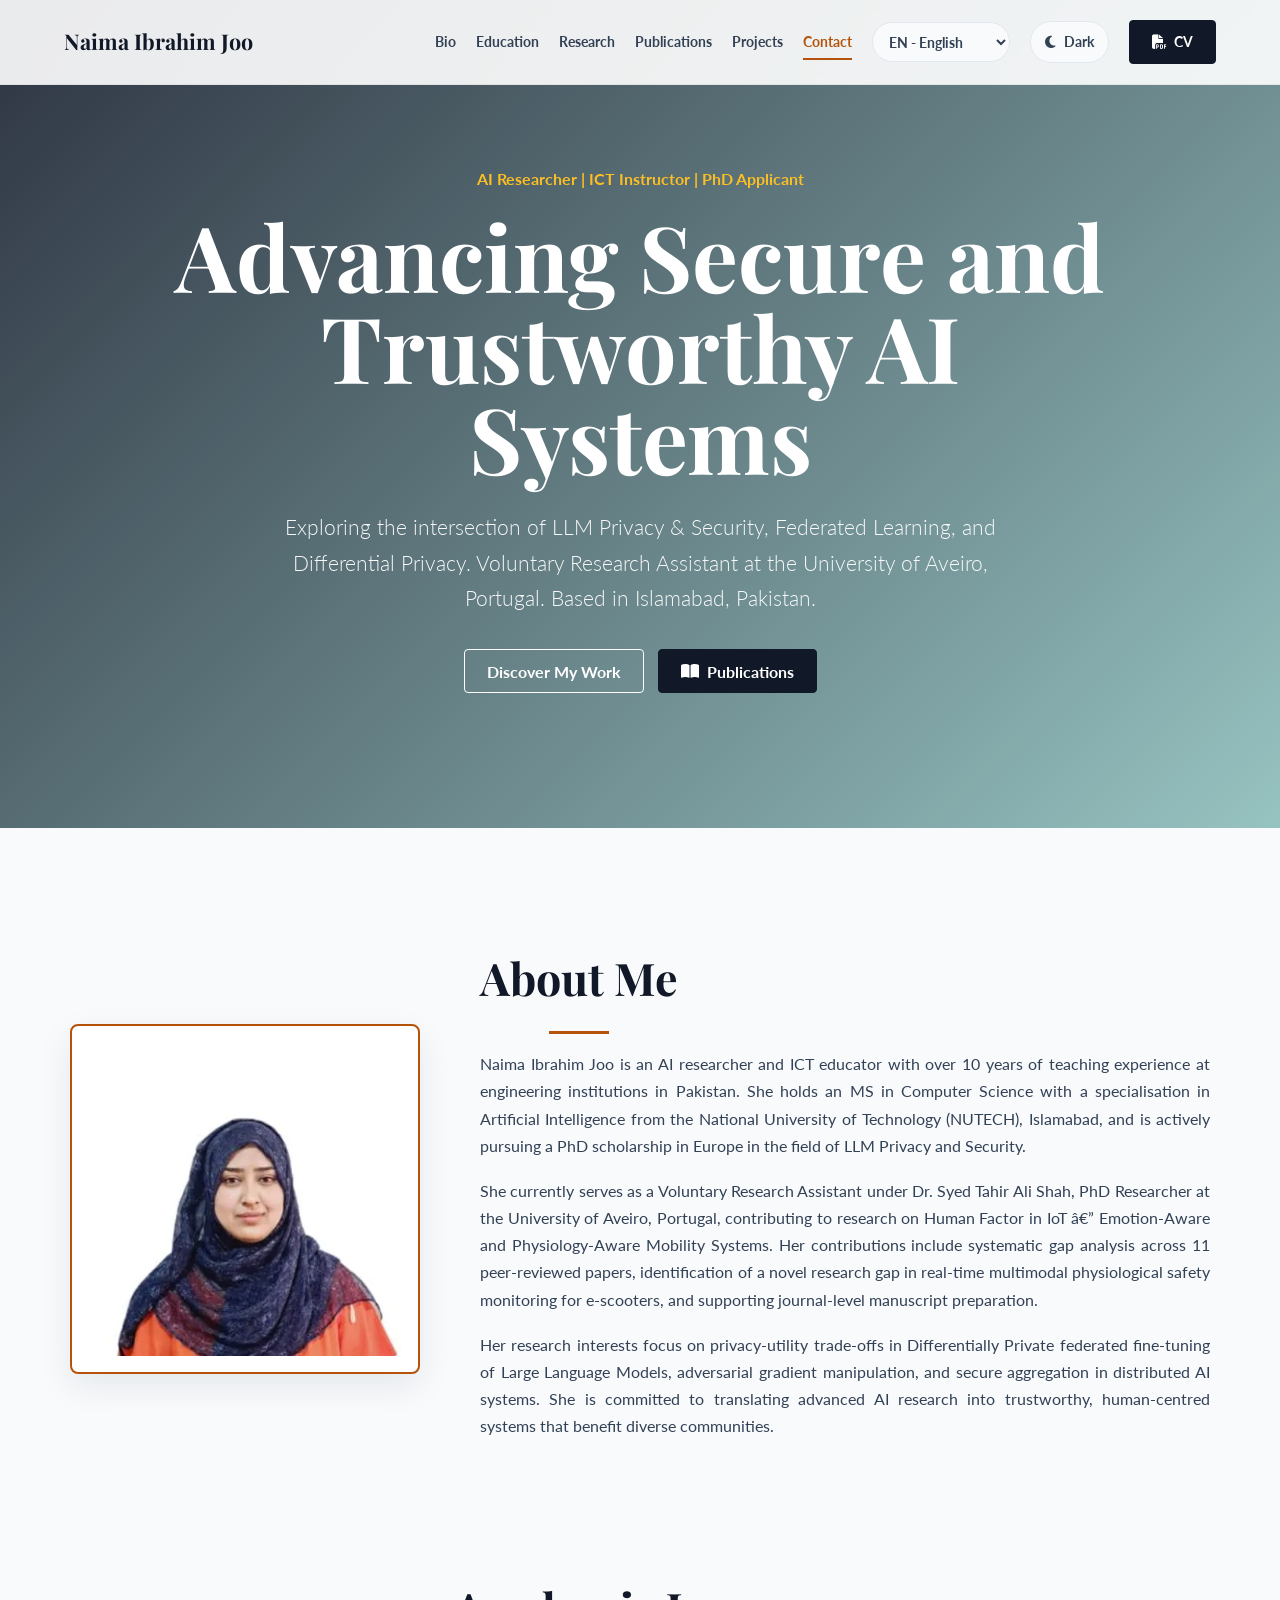
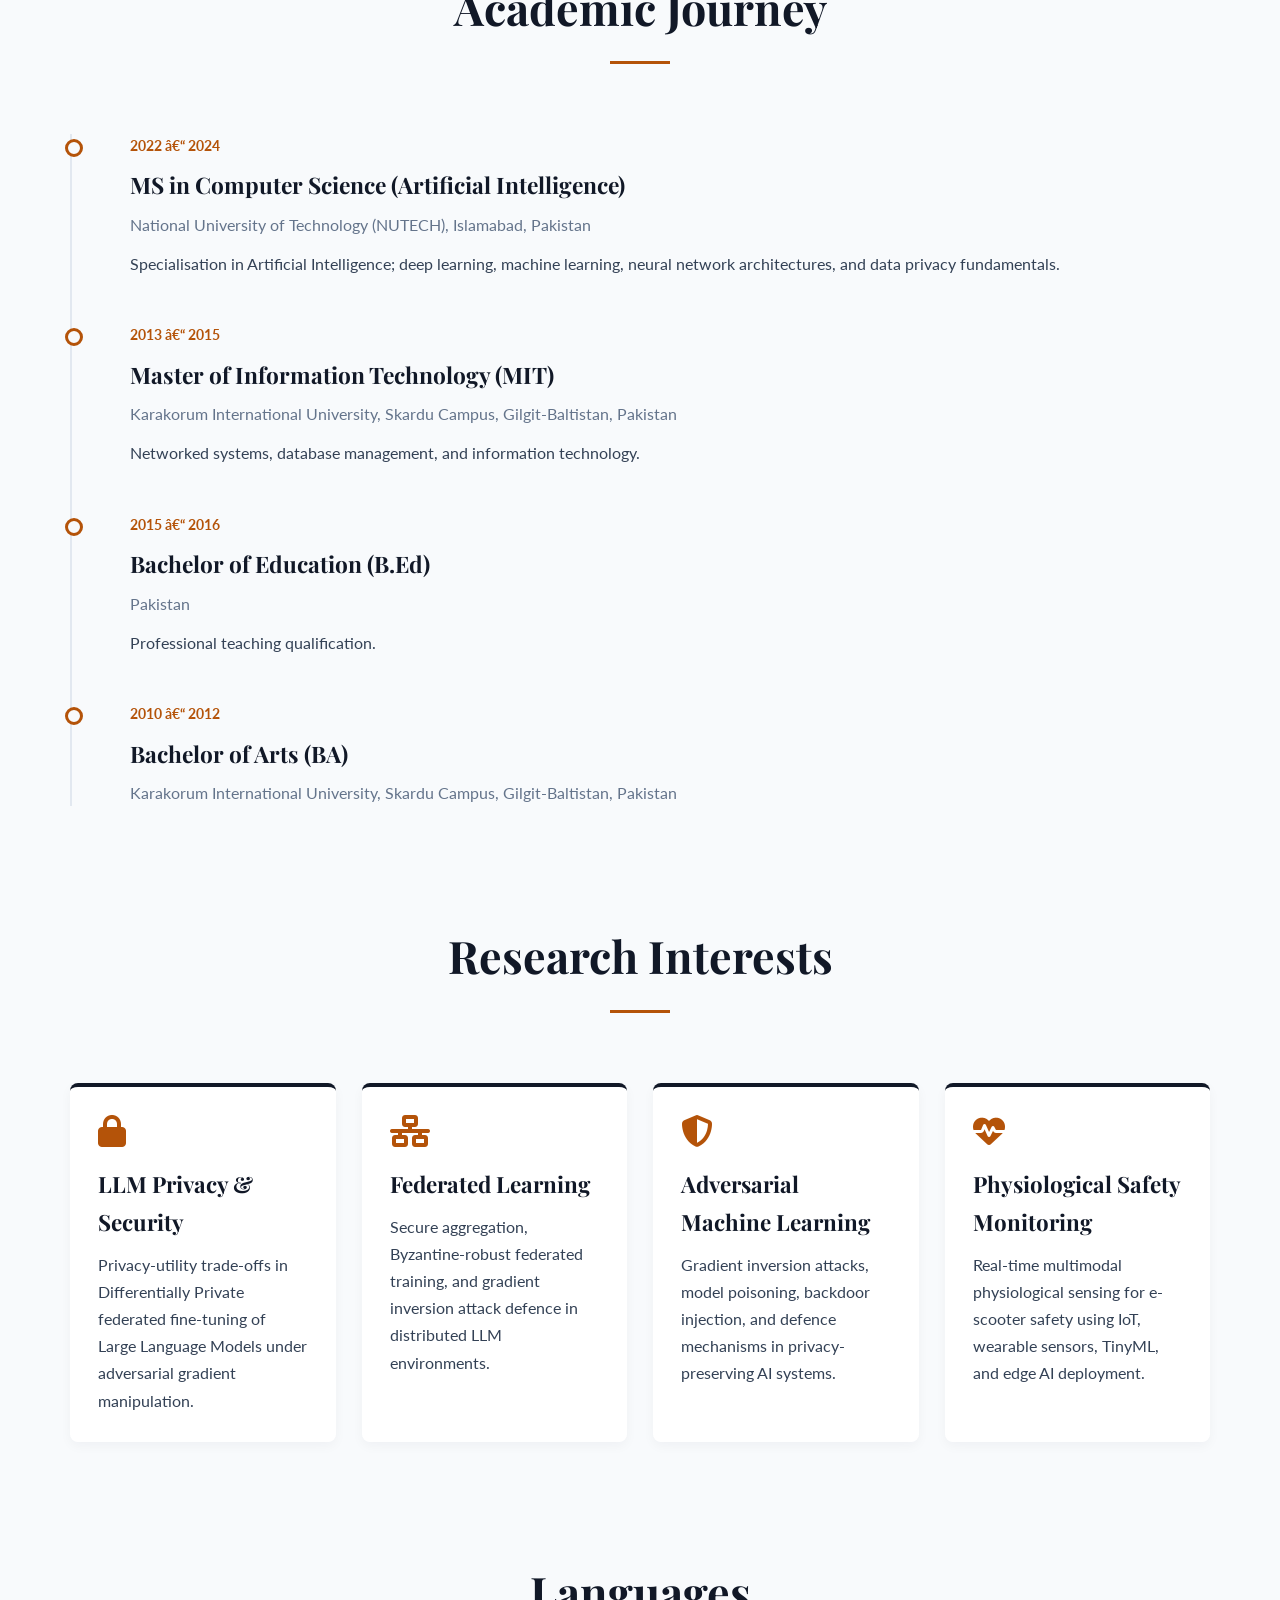
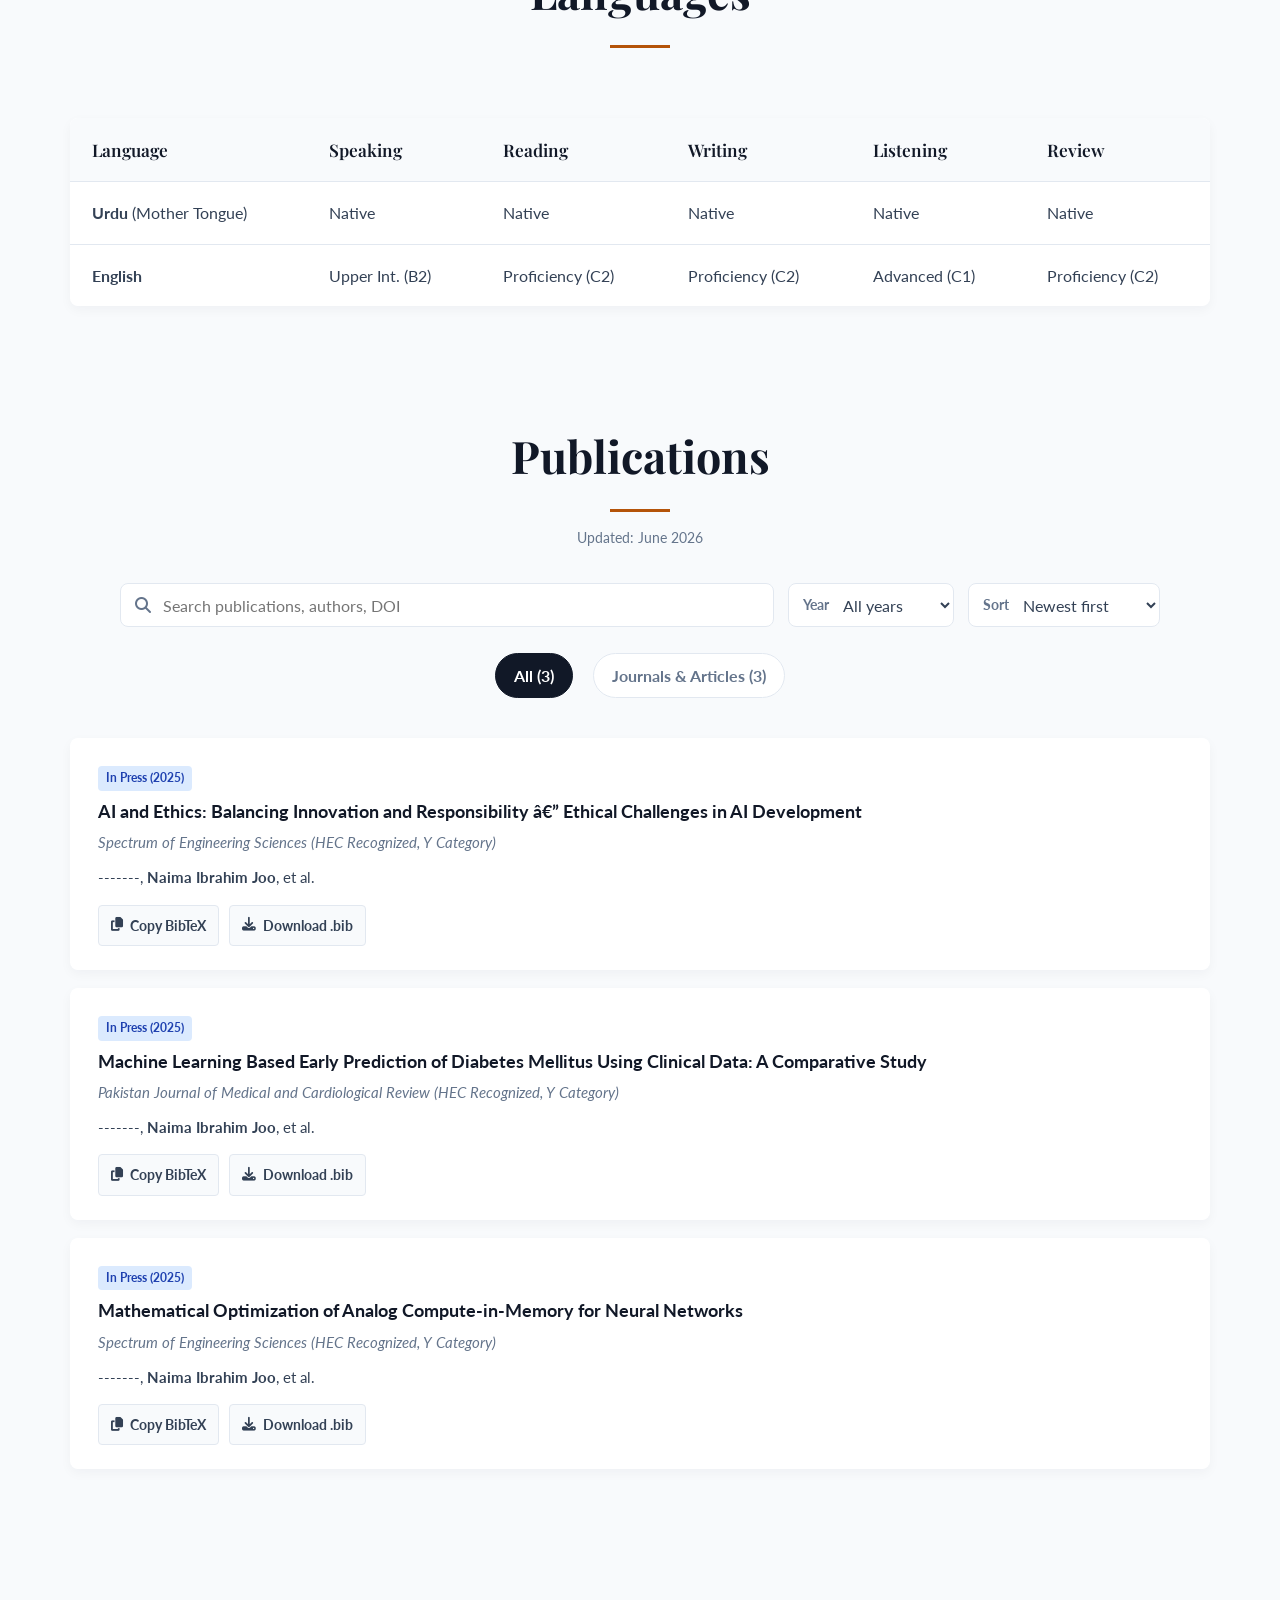
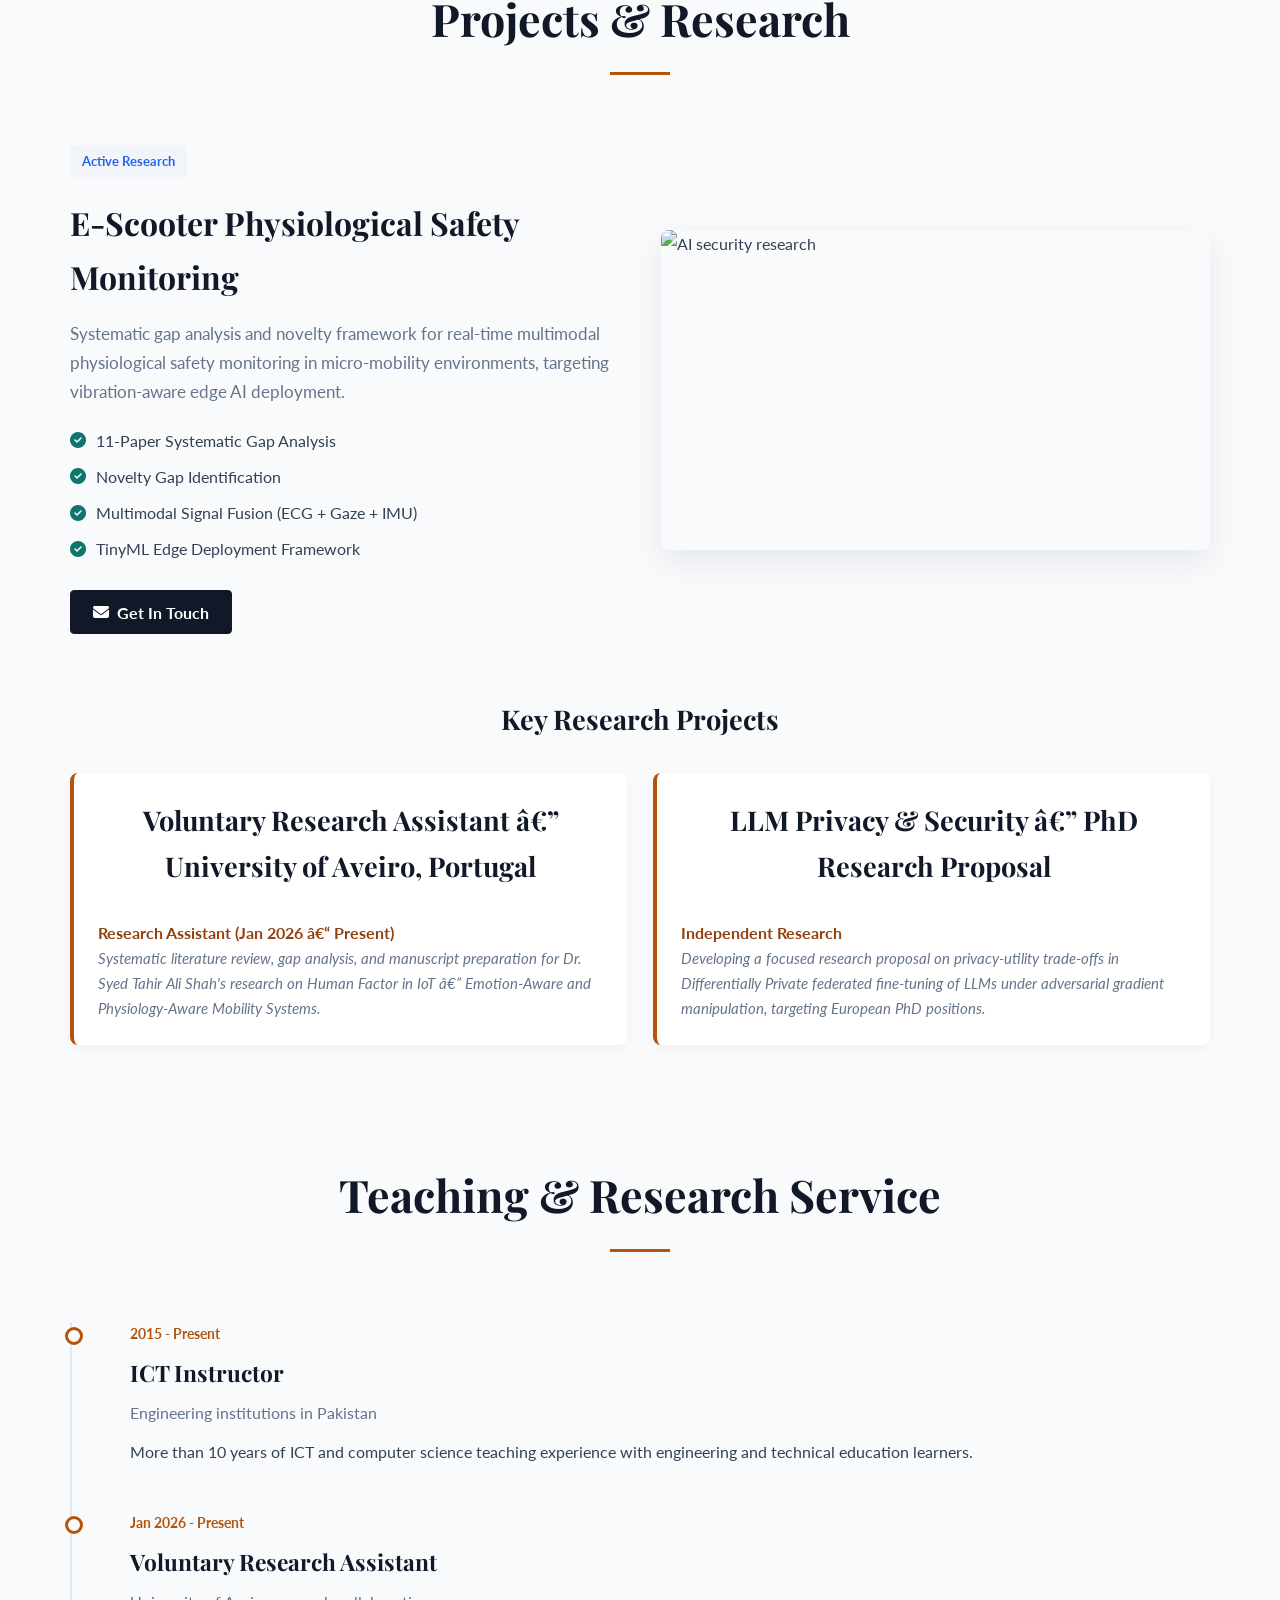
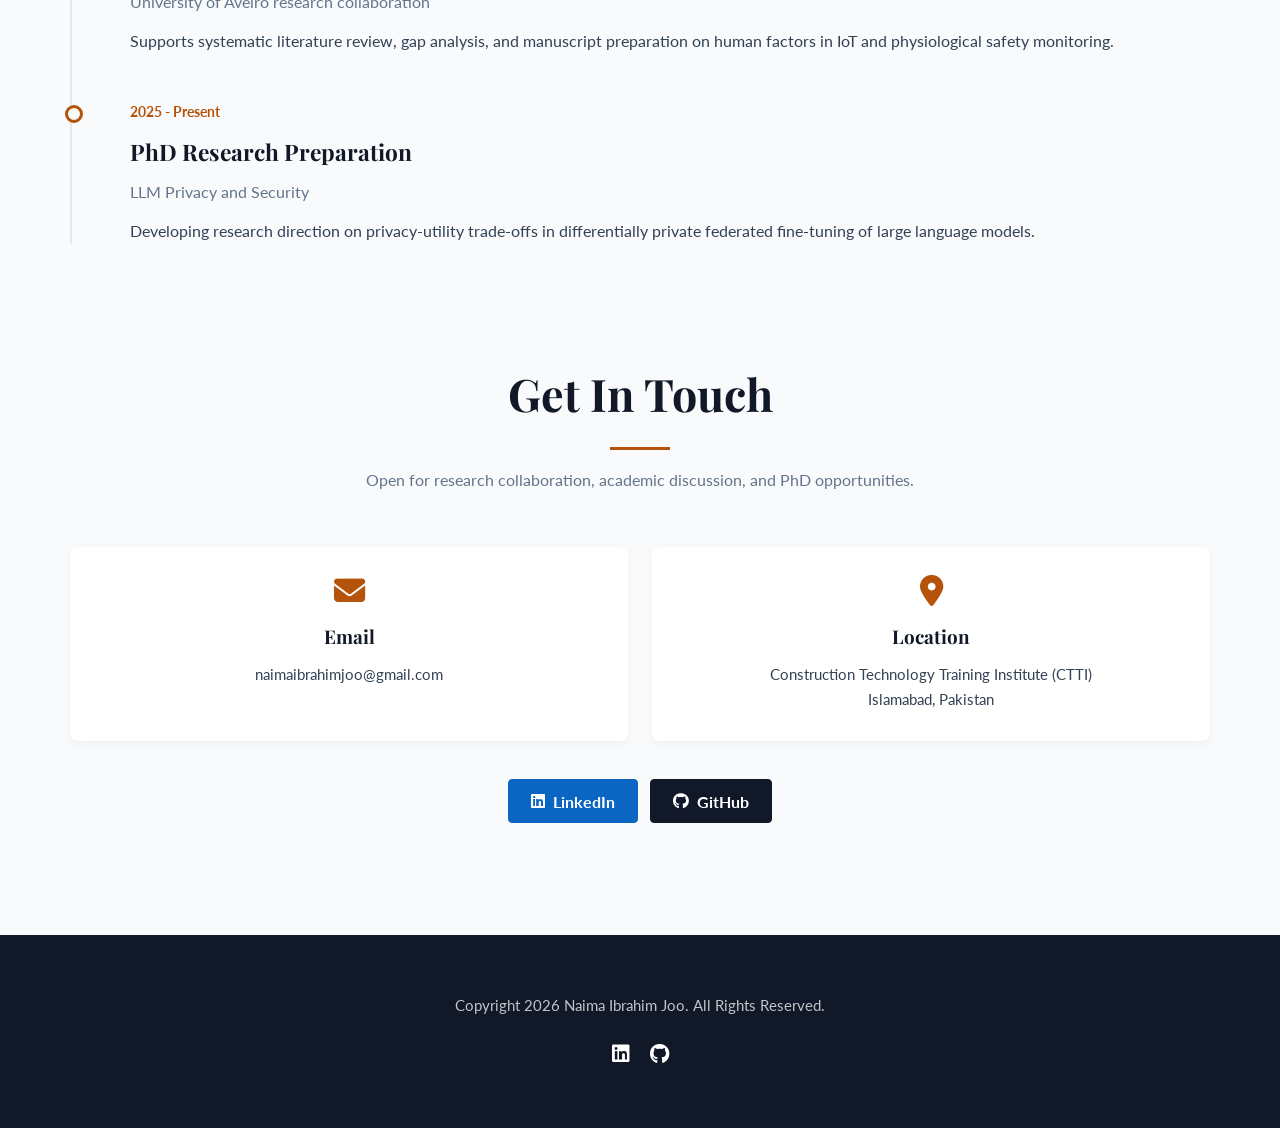
==== commit 489e28a9: "Remove awarded-only publication filter" ====
--- a/index.html
+++ b/index.html
@@ -55,7 +55,7 @@
   <link href="https://fonts.googleapis.com/css2?family=Lato:wght@300;400;700&family=Playfair+Display:ital,wght@0,400;0,600;0,700;1,400&display=swap" rel="stylesheet">
   <link rel="stylesheet" href="https://cdnjs.cloudflare.com/ajax/libs/font-awesome/6.4.0/css/all.min.css" />
   <link rel="stylesheet" href="https://unpkg.com/aos@next/dist/aos.css" />
-  <link rel="stylesheet" href="assets/css/styles.css?v=20260617-19" />
+  <link rel="stylesheet" href="assets/css/styles.css?v=20260620-2" />
   <script type="application/ld+json">
   {
     "@context": "https://schema.org",
@@ -253,10 +253,6 @@
             <option value="award">Award first</option>
           </select>
         </label>
-        <label class="publication-awarded">
-          <input id="publication-awarded" type="checkbox" />
-          <span>Awarded only</span>
-        </label>
       </div>
       <div class="pub-tabs" id="publication-tabs" role="tablist" aria-label="Publication filters" data-aos="fade-up"></div>
       <div id="publication-list" data-aos="fade-up"></div>
@@ -323,6 +319,6 @@
   </noscript>
 
   <script src="https://unpkg.com/aos@next/dist/aos.js"></script>
-  <script src="assets/js/site.js?v=20260617-18" type="module"></script>
+  <script src="assets/js/site.js?v=20260620-2" type="module"></script>
 </body>
 </html>
--- a/assets/css/styles.css
+++ b/assets/css/styles.css
@@ -598,15 +598,14 @@
   align-items: center;
   display: grid;
   gap: 14px;
-  grid-template-columns: minmax(260px, 1fr) minmax(130px, auto) minmax(170px, auto) auto;
+  grid-template-columns: minmax(260px, 1fr) minmax(130px, auto) minmax(170px, auto);
   margin: -18px auto 26px;
   max-width: 1040px;
 }
 
 .publication-search,
 .publication-filter,
-.publication-sort,
-.publication-awarded {
+.publication-sort {
   align-items: center;
   background: var(--bg-card);
   border: 1px solid var(--border);
@@ -654,24 +653,6 @@
   padding: 0 34px 0 2px;
 }
 
-.publication-awarded {
-  cursor: pointer;
-  gap: 9px;
-  padding: 0 14px;
-  white-space: nowrap;
-}
-
-.publication-awarded input {
-  accent-color: var(--accent);
-  height: 16px;
-  width: 16px;
-}
-
-.publication-awarded span {
-  color: var(--text-main);
-  font-size: 0.9rem;
-  font-weight: 700;
-}
 
 .pub-tabs {
   display: flex;
@@ -1511,10 +1492,6 @@
     grid-column: 1 / -1;
   }
 
-  .publication-awarded {
-    justify-content: center;
-  }
-
   .pub-actions {
     display: grid;
     grid-template-columns: 1fr 1fr;
@@ -1560,10 +1537,6 @@
     grid-column: auto;
   }
 
-  .publication-awarded {
-    justify-content: flex-start;
-  }
-
   .pub-actions {
     grid-template-columns: 1fr;
   }
